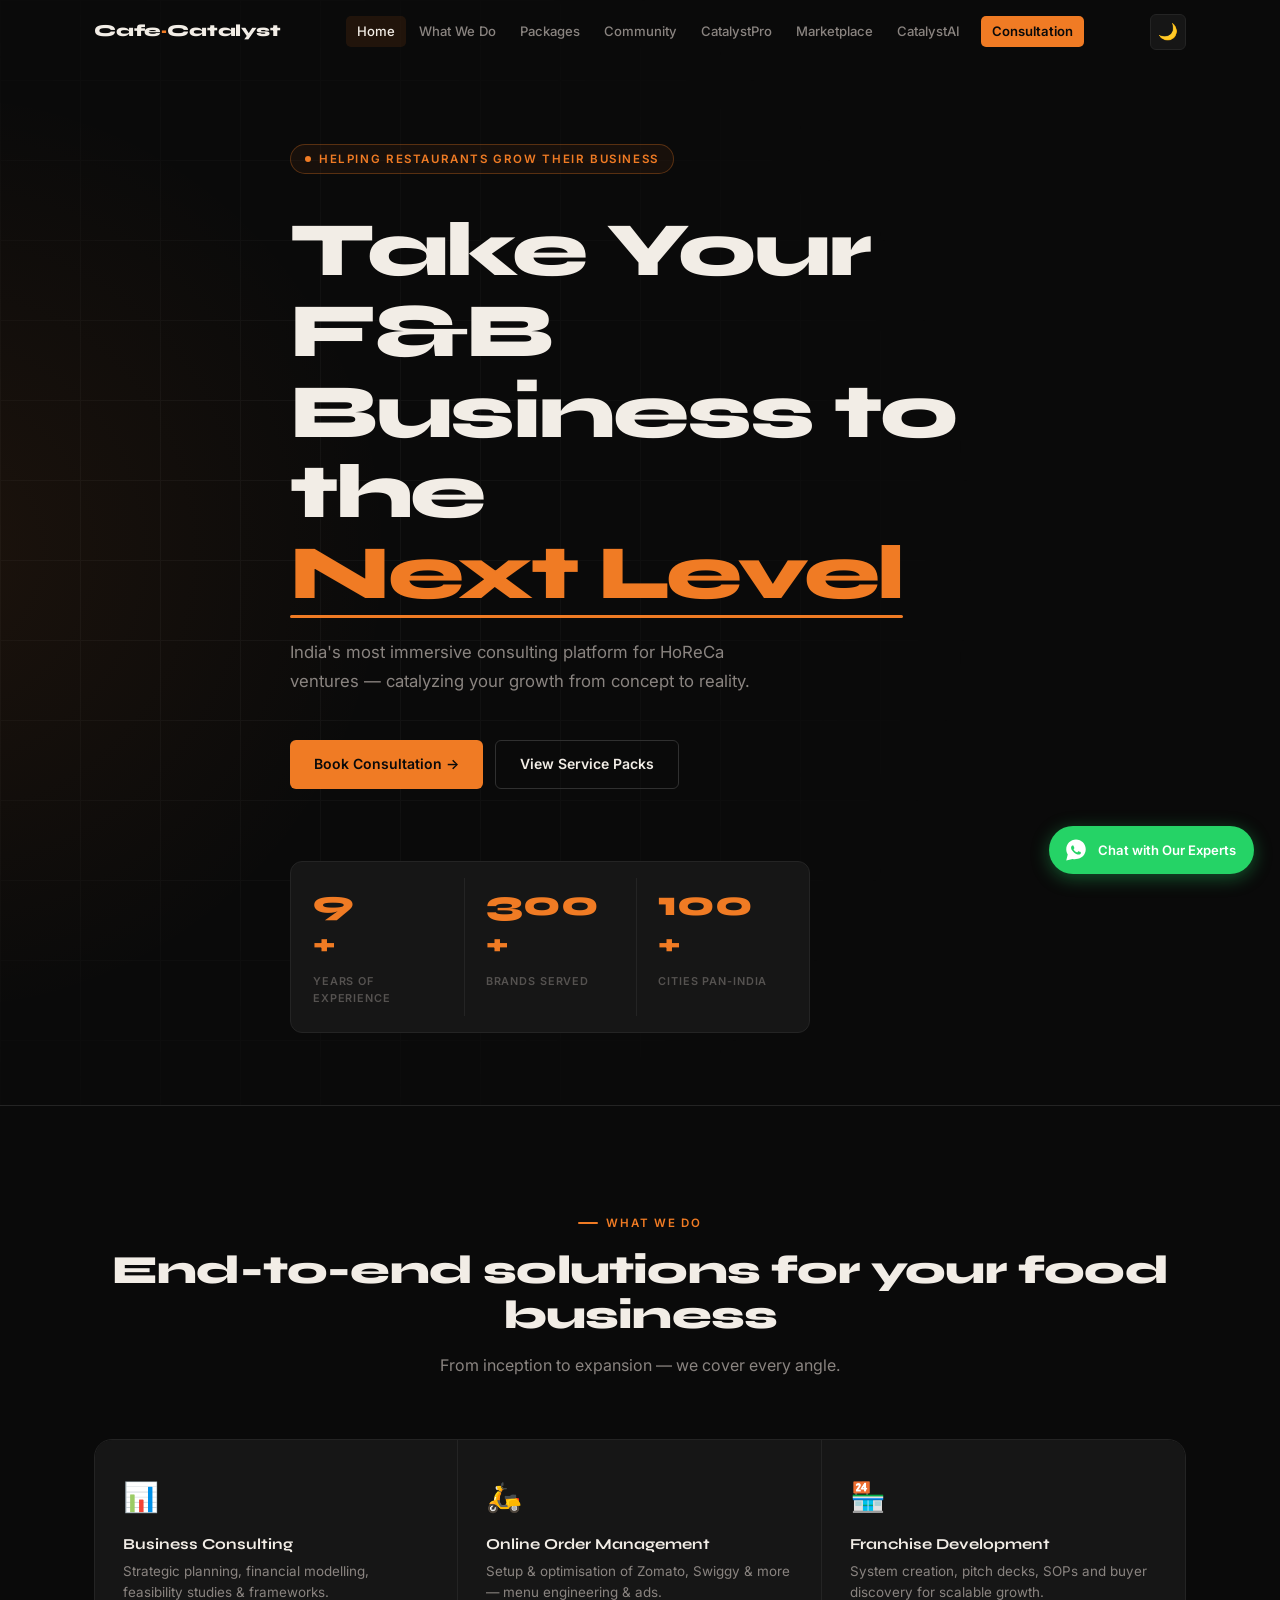
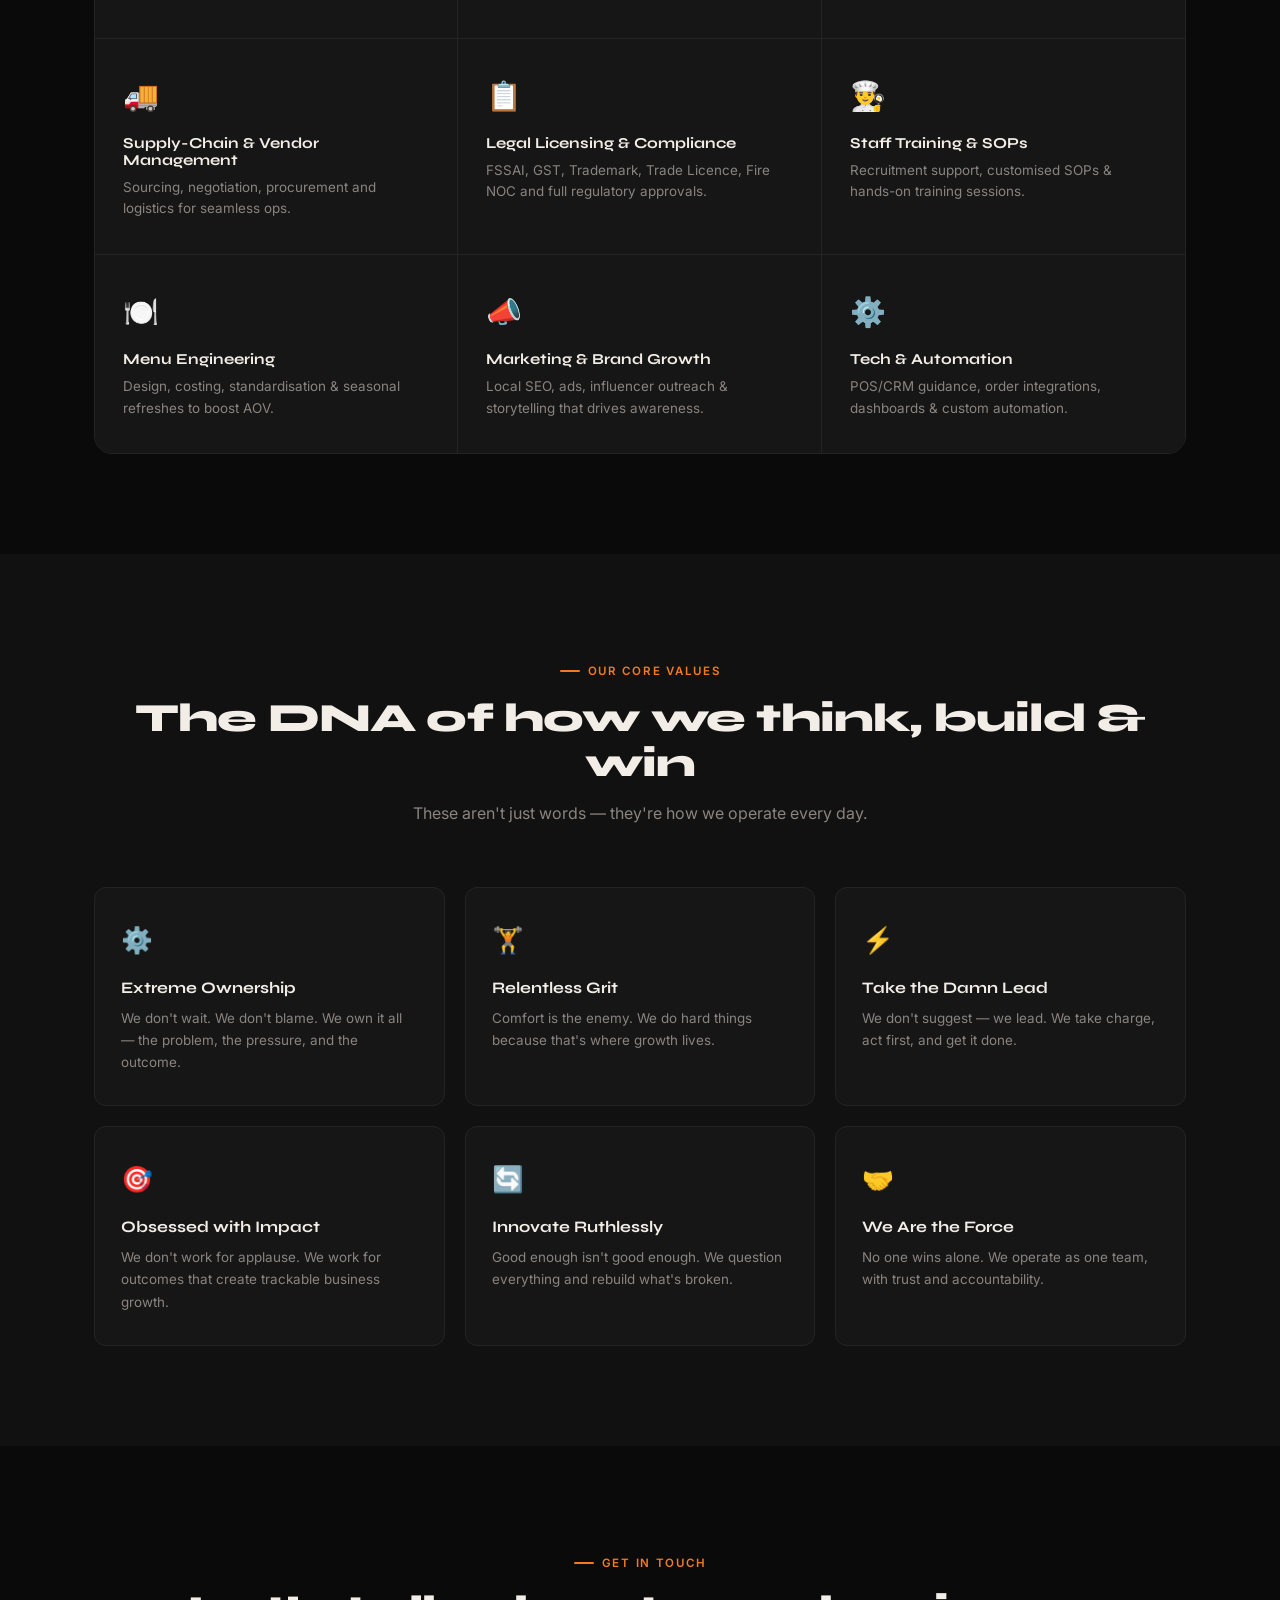
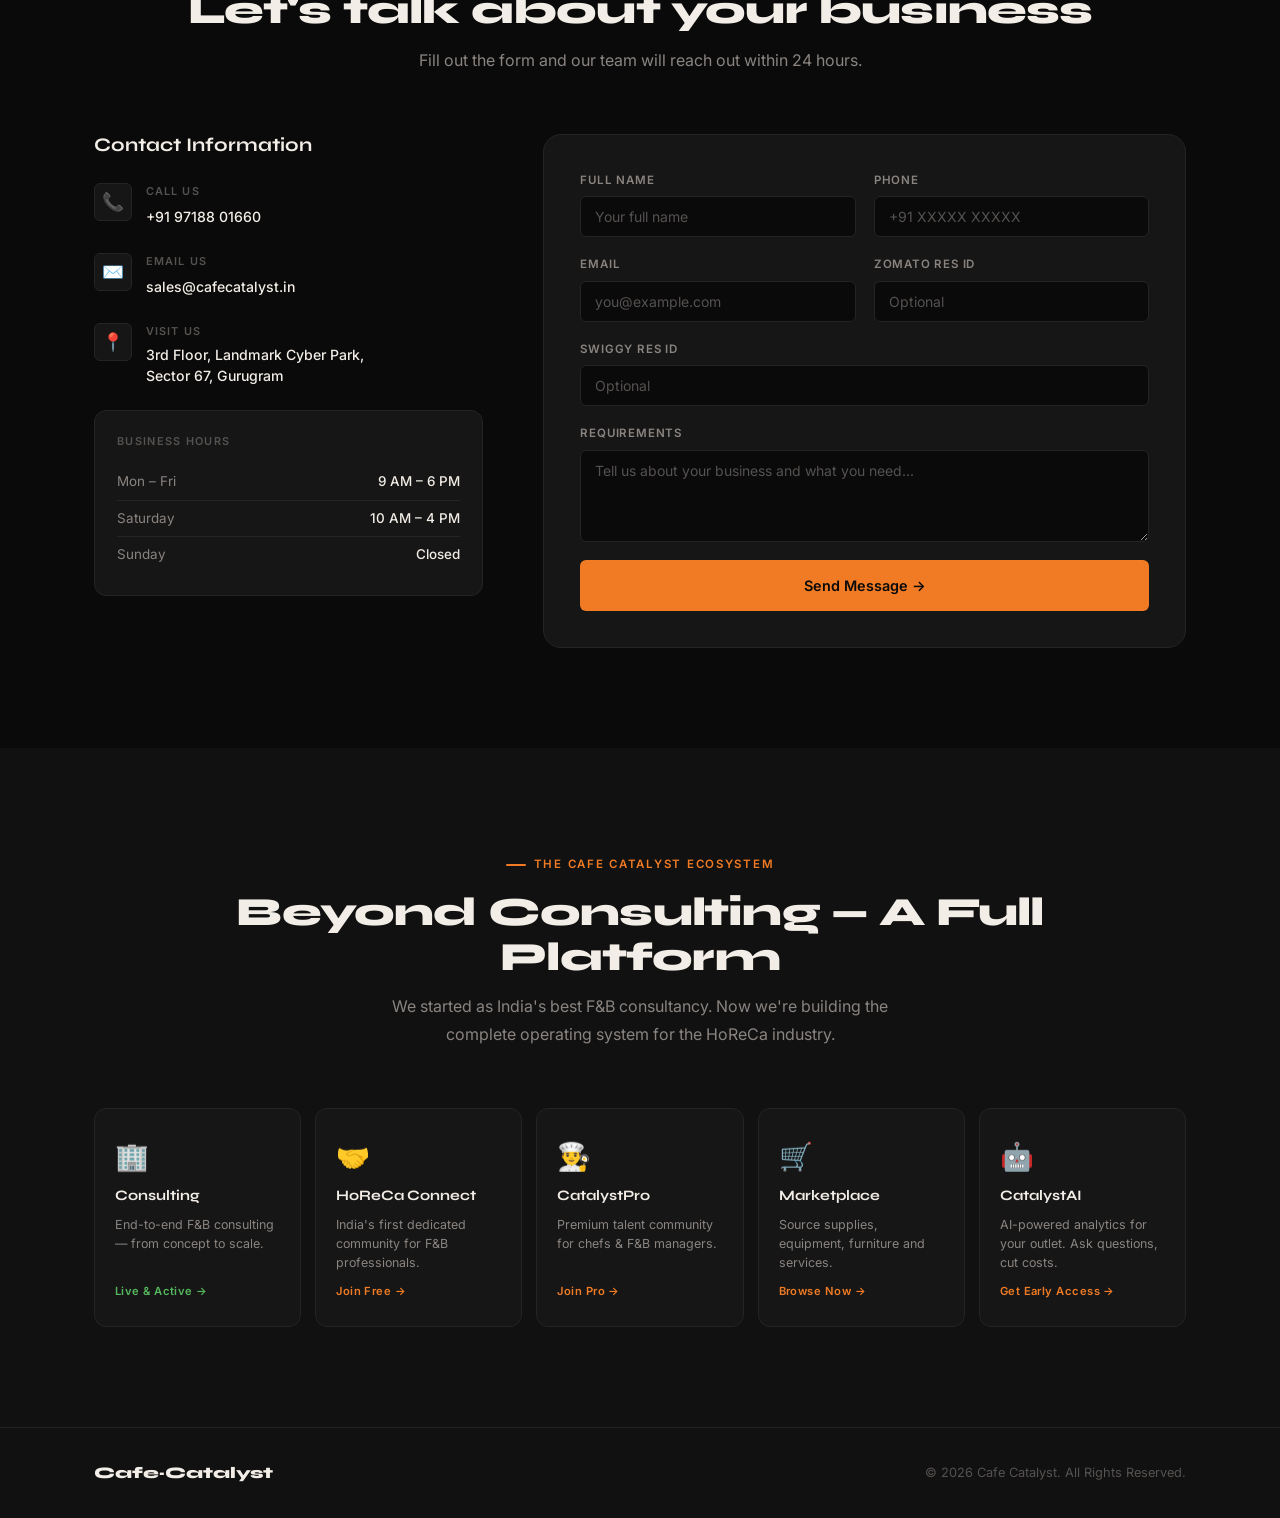
==== index.html @ c166753e "Initial Website" ====
<!DOCTYPE html>
<html lang="en">
<head>
  <meta charset="UTF-8" />
  <meta name="viewport" content="width=device-width, initial-scale=1.0" />
  <meta name="description" content="India's most immersive consulting platform for HoReCa ventures — catalyzing your growth from concept to reality." />
  <title>Cafe Catalyst – India's Premier F&amp;B Consulting</title>
  <link rel="preconnect" href="https://fonts.googleapis.com" />
  <link rel="preconnect" href="https://fonts.gstatic.com" crossorigin />
  <link href="https://fonts.googleapis.com/css2?family=Syne:wght@400;600;700;800&family=Inter:wght@400;500;600&display=swap" rel="stylesheet" />
  <link rel="stylesheet" href="style.css" />
</head>
<body>

  <!-- ══ NAVBAR ══ -->
  <header class="navbar" id="navbar">
    <div class="nav-inner">
      <a href="index.html" class="nav-logo">Cafe<span class="logo-dot">·</span>Catalyst</a>

      <nav class="nav-links" id="navLinks">
        <a href="index.html"        class="nav-link active">Home</a>
        <a href="#services"         class="nav-link">What We Do</a>
        <a href="packages.html"     class="nav-link">Packages</a>
        <a href="community.html"    class="nav-link">Community</a>
        <a href="pro.html"          class="nav-link">CatalystPro</a>
        <a href="marketplace.html"  class="nav-link">Marketplace</a>
        <a href="ai.html"           class="nav-link">CatalystAI</a>
        <a href="#consultation"     class="nav-link nav-cta">Consultation</a>
      </nav>

      <div class="nav-actions">
        <button class="dark-toggle" id="darkToggle" aria-label="Toggle dark mode">🌙</button>
        <button class="hamburger"   id="hamburger"  aria-label="Open menu" aria-expanded="false">
          <span></span><span></span><span></span>
        </button>
      </div>
    </div>

    <nav class="mobile-nav" id="mobileNav">
      <a href="index.html"    class="mobile-link">Home</a>
      <a href="#services"     class="mobile-link">What We Do</a>
      <a href="packages.html" class="mobile-link">Packages</a>
      <a href="#consultation" class="mobile-link">Consultation</a>
    </nav>
  </header>


  <!-- ══ HERO ══ -->
  <section class="hero" id="home">
    <div class="hero-inner">

      <div class="hero-tag">
        <span class="hero-tag-dot"></span>
        Helping Restaurants Grow Their Business
      </div>

      <h1 class="hero-heading">
        Take Your F&amp;B<br />
        Business to the<br />
        <span class="hero-accent">Next Level</span>
      </h1>

      <p class="hero-sub">
        India's most immersive consulting platform for HoReCa ventures —
        catalyzing your growth from concept to reality.
      </p>

      <div class="hero-btns">
        <a href="#consultation" class="btn btn-primary">Book Consultation →</a>
        <a href="packages.html" class="btn btn-outline">View Service Packs</a>
      </div>

      <div class="hero-stats">
        <div class="stat">
          <span class="stat-num" data-target="9">0</span><span class="stat-plus">+</span>
          <span class="stat-label">Years of Experience</span>
        </div>
        <div class="stat">
          <span class="stat-num" data-target="300">0</span><span class="stat-plus">+</span>
          <span class="stat-label">Brands Served</span>
        </div>
        <div class="stat">
          <span class="stat-num" data-target="100">0</span><span class="stat-plus">+</span>
          <span class="stat-label">Cities Pan-India</span>
        </div>
      </div>

    </div>
  </section>


  <!-- ══ SERVICES ══ -->
  <section class="section" id="services">
    <div class="container">
      <div class="section-header">
        <p class="section-eyebrow">What We Do</p>
        <h2 class="section-title">End-to-end solutions for your food business</h2>
        <p class="section-sub">From inception to expansion — we cover every angle.</p>
      </div>

      <div class="services-grid">
        <div class="service-card reveal">
          <span class="card-icon">📊</span>
          <h3>Business Consulting</h3>
          <p>Strategic planning, financial modelling, feasibility studies &amp; frameworks.</p>
        </div>
        <div class="service-card reveal">
          <span class="card-icon">🛵</span>
          <h3>Online Order Management</h3>
          <p>Setup &amp; optimisation of Zomato, Swiggy &amp; more — menu engineering &amp; ads.</p>
        </div>
        <div class="service-card reveal">
          <span class="card-icon">🏪</span>
          <h3>Franchise Development</h3>
          <p>System creation, pitch decks, SOPs and buyer discovery for scalable growth.</p>
        </div>
        <div class="service-card reveal">
          <span class="card-icon">🚚</span>
          <h3>Supply-Chain &amp; Vendor Management</h3>
          <p>Sourcing, negotiation, procurement and logistics for seamless ops.</p>
        </div>
        <div class="service-card reveal">
          <span class="card-icon">📋</span>
          <h3>Legal Licensing &amp; Compliance</h3>
          <p>FSSAI, GST, Trademark, Trade Licence, Fire NOC and full regulatory approvals.</p>
        </div>
        <div class="service-card reveal">
          <span class="card-icon">👨‍🍳</span>
          <h3>Staff Training &amp; SOPs</h3>
          <p>Recruitment support, customised SOPs &amp; hands-on training sessions.</p>
        </div>
        <div class="service-card reveal">
          <span class="card-icon">🍽️</span>
          <h3>Menu Engineering</h3>
          <p>Design, costing, standardisation &amp; seasonal refreshes to boost AOV.</p>
        </div>
        <div class="service-card reveal">
          <span class="card-icon">📣</span>
          <h3>Marketing &amp; Brand Growth</h3>
          <p>Local SEO, ads, influencer outreach &amp; storytelling that drives awareness.</p>
        </div>
        <div class="service-card reveal">
          <span class="card-icon">⚙️</span>
          <h3>Tech &amp; Automation</h3>
          <p>POS/CRM guidance, order integrations, dashboards &amp; custom automation.</p>
        </div>
      </div>
    </div>
  </section>


  <!-- ══ CORE VALUES ══ -->
  <section class="section values-section">
    <div class="container">
      <div class="section-header">
        <p class="section-eyebrow">Our Core Values</p>
        <h2 class="section-title">The DNA of how we think, build &amp; win</h2>
        <p class="section-sub">These aren't just words — they're how we operate every day.</p>
      </div>

      <div class="values-grid">
        <div class="value-card reveal">
          <span class="value-icon">⚙️</span>
          <h3>Extreme Ownership</h3>
          <p>We don't wait. We don't blame. We own it all — the problem, the pressure, and the outcome.</p>
        </div>
        <div class="value-card reveal">
          <span class="value-icon">🏋️</span>
          <h3>Relentless Grit</h3>
          <p>Comfort is the enemy. We do hard things because that's where growth lives.</p>
        </div>
        <div class="value-card reveal">
          <span class="value-icon">⚡</span>
          <h3>Take the Damn Lead</h3>
          <p>We don't suggest — we lead. We take charge, act first, and get it done.</p>
        </div>
        <div class="value-card reveal">
          <span class="value-icon">🎯</span>
          <h3>Obsessed with Impact</h3>
          <p>We don't work for applause. We work for outcomes that create trackable business growth.</p>
        </div>
        <div class="value-card reveal">
          <span class="value-icon">🔄</span>
          <h3>Innovate Ruthlessly</h3>
          <p>Good enough isn't good enough. We question everything and rebuild what's broken.</p>
        </div>
        <div class="value-card reveal">
          <span class="value-icon">🤝</span>
          <h3>We Are the Force</h3>
          <p>No one wins alone. We operate as one team, with trust and accountability.</p>
        </div>
      </div>
    </div>
  </section>


  <!-- ══ CONTACT ══ -->
  <section class="section contact-section" id="consultation">
    <div class="container">
      <div class="section-header">
        <p class="section-eyebrow">Get in Touch</p>
        <h2 class="section-title">Let's talk about your business</h2>
        <p class="section-sub">Fill out the form and our team will reach out within 24 hours.</p>
      </div>

      <div class="contact-grid">
        <div class="contact-info">
          <h3>Contact Information</h3>

          <div class="contact-item">
            <span class="contact-icon">📞</span>
            <div>
              <p class="contact-label">Call Us</p>
              <a href="tel:+919718801660" class="contact-value">+91 97188 01660</a>
            </div>
          </div>
          <div class="contact-item">
            <span class="contact-icon">✉️</span>
            <div>
              <p class="contact-label">Email Us</p>
              <a href="mailto:sales@cafecatalyst.in" class="contact-value">sales@cafecatalyst.in</a>
            </div>
          </div>
          <div class="contact-item">
            <span class="contact-icon">📍</span>
            <div>
              <p class="contact-label">Visit Us</p>
              <p class="contact-value">3rd Floor, Landmark Cyber Park,<br />Sector 67, Gurugram</p>
            </div>
          </div>

          <div class="hours-box">
            <p class="hours-title">Business Hours</p>
            <div class="hours-row"><span>Mon – Fri</span><span>9 AM – 6 PM</span></div>
            <div class="hours-row"><span>Saturday</span><span>10 AM – 4 PM</span></div>
            <div class="hours-row"><span>Sunday</span><span>Closed</span></div>
          </div>
        </div>

        <div class="contact-form-wrap">
          <form class="contact-form" id="contactForm">
            <div class="form-row">
              <div class="form-group">
                <label for="fullName">Full Name</label>
                <input type="text"  id="fullName"    placeholder="Your full name" />
              </div>
              <div class="form-group">
                <label for="phone">Phone</label>
                <input type="tel"   id="phone"       placeholder="+91 XXXXX XXXXX" />
              </div>
            </div>
            <div class="form-row">
              <div class="form-group">
                <label for="email">Email</label>
                <input type="email" id="email"       placeholder="you@example.com" />
              </div>
              <div class="form-group">
                <label for="zomatoId">Zomato Res ID</label>
                <input type="text"  id="zomatoId"    placeholder="Optional" />
              </div>
            </div>
            <div class="form-group">
              <label for="swiggyId">Swiggy Res ID</label>
              <input type="text" id="swiggyId" placeholder="Optional" />
            </div>
            <div class="form-group">
              <label for="requirements">Requirements</label>
              <textarea id="requirements" rows="4" placeholder="Tell us about your business and what you need..."></textarea>
            </div>
            <button type="submit" class="btn btn-primary form-submit">Send Message →</button>
            <p class="form-success" id="formSuccess">✅ Message sent! We'll get back to you within 24 hours.</p>
          </form>
        </div>
      </div>
    </div>
  </section>


  <!-- ══ ECOSYSTEM ══ -->
  <section class="section ecosystem-section">
    <div class="container">
      <div class="section-header">
        <p class="section-eyebrow">The Cafe Catalyst Ecosystem</p>
        <h2 class="section-title">Beyond Consulting — A Full Platform</h2>
        <p class="section-sub">We started as India's best F&amp;B consultancy. Now we're building the complete operating system for the HoReCa industry.</p>
      </div>

      <div class="ecosystem-grid">
        <a href="index.html#services" class="eco-card">
          <span class="eco-icon">🏢</span>
          <h3>Consulting</h3>
          <p>End-to-end F&amp;B consulting — from concept to scale.</p>
          <span class="eco-badge eco-live">Live &amp; Active →</span>
        </a>
        <a href="community.html" class="eco-card">
          <span class="eco-icon">🤝</span>
          <h3>HoReCa Connect</h3>
          <p>India's first dedicated community for F&amp;B professionals.</p>
          <span class="eco-badge">Join Free →</span>
        </a>
        <a href="pro.html" class="eco-card">
          <span class="eco-icon">👨‍🍳</span>
          <h3>CatalystPro</h3>
          <p>Premium talent community for chefs &amp; F&amp;B managers.</p>
          <span class="eco-badge">Join Pro →</span>
        </a>
        <a href="marketplace.html" class="eco-card">
          <span class="eco-icon">🛒</span>
          <h3>Marketplace</h3>
          <p>Source supplies, equipment, furniture and services.</p>
          <span class="eco-badge">Browse Now →</span>
        </a>
        <a href="ai.html" class="eco-card">
          <span class="eco-icon">🤖</span>
          <h3>CatalystAI</h3>
          <p>AI-powered analytics for your outlet. Ask questions, cut costs.</p>
          <span class="eco-badge">Get Early Access →</span>
        </a>
      </div>
    </div>
  </section>


  <!-- ══ FOOTER ══ -->
  <footer class="footer">
    <div class="container footer-inner">
      <p class="footer-logo">Cafe·Catalyst</p>
      <p class="footer-copy">© <span id="year"></span> Cafe Catalyst. All Rights Reserved.</p>
    </div>
  </footer>


  <!-- ══ WHATSAPP ══ -->
  <a
    href="https://wa.me/919718801660?text=Hi%20Cafe%20Catalyst%2C%20I'd%20like%20to%20know%20more%20about%20your%20services"
    class="whatsapp-btn"
    target="_blank"
    rel="noopener"
    aria-label="Chat on WhatsApp"
  >
    <svg viewBox="0 0 32 32" fill="none" xmlns="http://www.w3.org/2000/svg" width="26" height="26">
      <path d="M16 3C9.373 3 4 8.373 4 15c0 2.385.67 4.61 1.832 6.5L4 29l7.697-1.813A12.94 12.94 0 0 0 16 27c6.627 0 12-5.373 12-12S22.627 3 16 3Z" fill="#fff"/>
      <path d="M21.5 18.5c-.3-.15-1.77-.87-2.04-.97-.28-.1-.48-.15-.68.15-.2.3-.77.97-.95 1.17-.17.2-.35.22-.65.07-.3-.15-1.27-.47-2.42-1.49-.9-.8-1.5-1.78-1.68-2.08-.17-.3-.02-.46.13-.61.14-.13.3-.35.45-.52.15-.17.2-.3.3-.5.1-.2.05-.37-.02-.52-.08-.15-.68-1.63-.93-2.23-.24-.58-.49-.5-.68-.51-.17-.01-.37-.01-.57-.01s-.52.07-.8.37c-.27.3-1.04 1.02-1.04 2.48s1.07 2.88 1.22 3.08c.15.2 2.1 3.2 5.08 4.49.71.31 1.26.49 1.69.63.71.23 1.36.2 1.87.12.57-.09 1.77-.72 2.02-1.42.25-.7.25-1.3.17-1.42-.07-.12-.27-.2-.57-.35Z" fill="#25D366"/>
    </svg>
    <span>Chat with Our Experts</span>
  </a>


  <!-- ══ FLASH SALE MODAL ══ -->
  <div class="modal-overlay" id="modalOverlay">
    <div class="modal" id="flashModal">
      <button class="modal-close" id="modalClose" aria-label="Close">✕</button>
      <div class="modal-icon">🔥</div>
      <h3 class="modal-title">Flash Sale!</h3>
      <p class="modal-text">Exclusive discounts for new clients.<br />Save big on your first service pack!</p>
      <a href="fs.html" class="btn btn-primary">View Flash Sale</a>
    </div>
  </div>

  <script src="script.js"></script>
</body>
</html>
---- style.css ----
/* ═══════════════════════════════════════════════
   CAFE CATALYST — style.css
   Dark-first · saffron accent · sharp editorial type
═══════════════════════════════════════════════ */

/* ── CSS Variables ── */
:root {
  --bg:            #0A0A0A;
  --bg-surface:    #111111;
  --bg-card:       #161616;
  --bg-card-hover: #1D1D1D;
  --border:        #242424;
  --border-light:  #303030;

  --text-primary:   #F2EDE6;
  --text-secondary: #8A8480;
  --text-muted:     #555250;

  --accent:        #F07B24;
  --accent-dim:    rgba(240,123,36,0.10);
  --accent-glow:   rgba(240,123,36,0.22);

  --font-display: 'Syne', sans-serif;
  --font-body:    'Inter', sans-serif;

  --radius-sm:  6px;
  --radius-md:  12px;
  --radius-lg:  18px;

  --shadow-card:  0 1px 3px rgba(0,0,0,0.6), 0 4px 20px rgba(0,0,0,0.35);
  --shadow-hover: 0 8px 40px rgba(0,0,0,0.7), 0 0 0 1px var(--border-light);

  --transition: 0.2s cubic-bezier(0.4,0,0.2,1);

  --nav-h:       64px;
  --section-py:  100px;
  --container-w: 1140px;
}

/* Light mode */
body.light {
  --bg:            #FAFAF8;
  --bg-surface:    #F3F0EA;
  --bg-card:       #FFFFFF;
  --bg-card-hover: #F8F5EF;
  --border:        #E6E2D9;
  --border-light:  #D5D0C6;

  --text-primary:   #18140F;
  --text-secondary: #5A5550;
  --text-muted:     #9A948E;

  --accent:        #D96A10;
  --accent-dim:    rgba(217,106,16,0.09);
  --accent-glow:   rgba(217,106,16,0.18);

  --shadow-card:  0 1px 3px rgba(0,0,0,0.07), 0 4px 16px rgba(0,0,0,0.05);
  --shadow-hover: 0 8px 32px rgba(0,0,0,0.11), 0 0 0 1px var(--border-light);
}


/* ── Reset ── */
*, *::before, *::after { box-sizing: border-box; margin: 0; padding: 0; }
html { scroll-behavior: smooth; font-size: 16px; }
body {
  background: var(--bg);
  color: var(--text-primary);
  font-family: var(--font-body);
  line-height: 1.6;
  -webkit-font-smoothing: antialiased;
  transition: background .3s ease, color .3s ease;
}
img { display: block; max-width: 100%; }
a { color: inherit; text-decoration: none; }
button { cursor: pointer; border: none; background: none; font: inherit; }
h1,h2,h3,h4 { font-family: var(--font-display); font-weight: 700; line-height: 1.12; }


/* ── Shared typography ── */
.section-eyebrow {
  display: inline-flex;
  align-items: center;
  gap: 8px;
  font-size: 0.72rem;
  font-weight: 600;
  letter-spacing: 0.15em;
  text-transform: uppercase;
  color: var(--accent);
  margin-bottom: 16px;
}
.section-eyebrow::before {
  content: '';
  display: inline-block;
  width: 20px;
  height: 2px;
  background: var(--accent);
  border-radius: 2px;
}

.section-title {
  font-size: clamp(1.75rem, 3.2vw, 2.5rem);
  font-weight: 800;
  color: var(--text-primary);
  margin-bottom: 14px;
  letter-spacing: -0.02em;
}

.section-sub {
  font-size: 1rem;
  color: var(--text-secondary);
  max-width: 500px;
  margin: 0 auto;
  line-height: 1.7;
}

.section-header {
  text-align: center;
  margin-bottom: 60px;
}


/* ── Layout ── */
.container { max-width: var(--container-w); margin: 0 auto; padding: 0 24px; }
.section { padding: var(--section-py) 0; }


/* ── Buttons ── */
.btn {
  display: inline-flex;
  align-items: center;
  gap: 8px;
  padding: 12px 24px;
  border-radius: var(--radius-sm);
  font-size: 0.875rem;
  font-weight: 600;
  font-family: var(--font-body);
  transition: all var(--transition);
  white-space: nowrap;
}
.btn-primary {
  background: var(--accent);
  color: #0A0A0A;
}
.btn-primary:hover {
  background: #FF8F3A;
  transform: translateY(-2px);
  box-shadow: 0 6px 20px var(--accent-glow);
}
.btn-outline {
  background: transparent;
  color: var(--text-primary);
  border: 1px solid var(--border-light);
}
.btn-outline:hover {
  border-color: var(--accent);
  color: var(--accent);
  transform: translateY(-2px);
}


/* ════════════════════════════════════════
   NAVBAR
════════════════════════════════════════ */
.navbar {
  position: fixed;
  top: 0; left: 0; right: 0;
  z-index: 1000;
  height: var(--nav-h);
  background: transparent;
  transition: background .28s ease, border-color .28s ease;
  border-bottom: 1px solid transparent;
}
.navbar.scrolled {
  background: rgba(10,10,10,0.92);
  backdrop-filter: blur(18px);
  -webkit-backdrop-filter: blur(18px);
  border-bottom-color: var(--border);
}
body.light .navbar.scrolled {
  background: rgba(250,250,248,0.92);
}

.nav-inner {
  max-width: var(--container-w);
  margin: 0 auto;
  padding: 0 24px;
  height: 100%;
  display: flex;
  align-items: center;
  justify-content: space-between;
  gap: 24px;
}

.nav-logo {
  font-family: var(--font-display);
  font-size: 1.05rem;
  font-weight: 800;
  color: var(--text-primary);
  letter-spacing: -0.01em;
  flex-shrink: 0;
}
.nav-logo .logo-dot { color: var(--accent); }

.nav-links {
  display: flex;
  align-items: center;
  gap: 2px;
  flex: 1;
  justify-content: center;
}
.nav-link {
  padding: 5px 11px;
  border-radius: 5px;
  font-size: 0.82rem;
  font-weight: 500;
  color: var(--text-secondary);
  transition: color var(--transition), background var(--transition);
}
.nav-link:hover, .nav-link.active {
  color: var(--text-primary);
  background: var(--accent-dim);
}
.nav-cta {
  background: var(--accent) !important;
  color: #0A0A0A !important;
  font-weight: 600;
  margin-left: 8px;
}
.nav-cta:hover { background: #FF8F3A !important; }

.nav-actions { display: flex; align-items: center; gap: 8px; }

.dark-toggle {
  width: 36px; height: 36px;
  border-radius: 6px;
  display: flex; align-items: center; justify-content: center;
  font-size: 1rem;
  background: var(--bg-card);
  border: 1px solid var(--border);
  transition: background var(--transition), border-color var(--transition);
}
.dark-toggle:hover { background: var(--bg-card-hover); border-color: var(--border-light); }

.hamburger { display: none; flex-direction: column; gap: 5px; padding: 8px; }
.hamburger span {
  display: block; width: 20px; height: 2px;
  background: var(--text-primary); border-radius: 2px;
  transition: all var(--transition);
}
.hamburger.open span:nth-child(1) { transform: translateY(7px) rotate(45deg); }
.hamburger.open span:nth-child(2) { opacity: 0; }
.hamburger.open span:nth-child(3) { transform: translateY(-7px) rotate(-45deg); }

.mobile-nav {
  display: none; flex-direction: column;
  background: var(--bg-surface);
  border-top: 1px solid var(--border);
}
.mobile-nav.open { display: flex; }
.mobile-link {
  padding: 13px 24px;
  font-size: 0.9rem; font-weight: 500;
  color: var(--text-secondary);
  border-bottom: 1px solid var(--border);
  transition: color var(--transition), background var(--transition);
}
.mobile-link:hover { color: var(--accent); background: var(--accent-dim); }
.mobile-link:last-child { border-bottom: none; }


/* ════════════════════════════════════════
   HERO  — insidethebox inspired
   Stark. Left-aligned. Data-forward.
════════════════════════════════════════ */
.hero {
  min-height: 100vh;
  display: flex;
  align-items: center;
  padding-top: var(--nav-h);
  position: relative;
  overflow: hidden;
  border-bottom: 1px solid var(--border);
}

/* Subtle grid lines like a data tool */
.hero::before {
  content: '';
  position: absolute;
  inset: 0;
  background-image:
    linear-gradient(var(--border) 1px, transparent 1px),
    linear-gradient(90deg, var(--border) 1px, transparent 1px);
  background-size: 80px 80px;
  opacity: 0.35;
  pointer-events: none;
  mask-image: radial-gradient(ellipse 75% 80% at 20% 50%, black 20%, transparent 75%);
}

/* Orange ambient glow — left side */
.hero::after {
  content: '';
  position: absolute;
  inset: 0;
  background: radial-gradient(ellipse 55% 65% at -5% 50%, rgba(240,123,36,0.08) 0%, transparent 65%);
  pointer-events: none;
}

.hero-inner {
  position: relative;
  z-index: 1;
  max-width: var(--container-w);
  margin: 0 auto;
  padding: 80px 24px 72px;
  /* LEFT-ALIGNED — key insidethebox trait */
  text-align: left;
}

.hero-tag {
  display: inline-flex;
  align-items: center;
  gap: 8px;
  font-size: 0.72rem;
  font-weight: 600;
  letter-spacing: 0.14em;
  text-transform: uppercase;
  color: var(--accent);
  border: 1px solid rgba(240,123,36,0.3);
  background: rgba(240,123,36,0.06);
  border-radius: 100px;
  padding: 5px 14px;
  margin-bottom: 36px;
}
.hero-tag-dot {
  width: 6px; height: 6px;
  border-radius: 50%;
  background: var(--accent);
  animation: pulse-dot 2s ease-in-out infinite;
}
@keyframes pulse-dot {
  0%,100% { opacity: 1; transform: scale(1); }
  50%      { opacity: 0.5; transform: scale(0.7); }
}

.hero-heading {
  font-size: clamp(2.8rem, 6vw, 5rem);
  font-weight: 800;
  line-height: 1.05;
  letter-spacing: -0.03em;
  color: var(--text-primary);
  margin-bottom: 24px;
  max-width: 700px;
}

.hero-accent {
  color: var(--accent);
  position: relative;
  display: inline-block;
}
.hero-accent::after {
  content: '';
  position: absolute;
  left: 0; right: 0; bottom: -4px;
  height: 3px;
  border-radius: 2px;
  background: var(--accent);
  transform: scaleX(0);
  transform-origin: left;
  animation: underlineSlide .8s cubic-bezier(.4,0,.2,1) .5s forwards;
}
@keyframes underlineSlide { to { transform: scaleX(1); } }

.hero-sub {
  font-size: 1.05rem;
  color: var(--text-secondary);
  max-width: 500px;
  margin-bottom: 44px;
  line-height: 1.75;
}

.hero-btns {
  display: flex;
  gap: 12px;
  flex-wrap: wrap;
  margin-bottom: 72px;
}

/* Stats — horizontal strip, diagnostic card feel */
.hero-stats {
  display: flex;
  align-items: stretch;
  border: 1px solid var(--border);
  border-radius: var(--radius-md);
  background: var(--bg-card);
  overflow: hidden;
  max-width: 520px;
}
.stat {
  flex: 1;
  padding: 24px 22px;
  position: relative;
}
.stat + .stat::before {
  content: '';
  position: absolute;
  left: 0; top: 16px; bottom: 16px;
  width: 1px;
  background: var(--border);
}
.stat-num {
  display: block;
  font-family: var(--font-display);
  font-size: 2.2rem;
  font-weight: 800;
  color: var(--accent);
  line-height: 1;
}
.stat-plus {
  font-family: var(--font-display);
  font-size: 1.8rem;
  font-weight: 800;
  color: var(--accent);
}
.stat-label {
  display: block;
  font-size: 0.68rem;
  font-weight: 600;
  letter-spacing: 0.08em;
  text-transform: uppercase;
  color: var(--text-muted);
  margin-top: 6px;
}


/* ════════════════════════════════════════
   SERVICES — tight grid, border-separated
════════════════════════════════════════ */
.services-grid {
  display: grid;
  grid-template-columns: repeat(3, 1fr);
  border: 1px solid var(--border);
  border-radius: var(--radius-lg);
  overflow: hidden;
}

/* Shared inner borders via gap simulation */
.service-card {
  background: var(--bg-card);
  padding: 34px 28px;
  border-right: 1px solid var(--border);
  border-bottom: 1px solid var(--border);
  transition: background var(--transition);
  position: relative;
}
/* Remove right border on last column */
.service-card:nth-child(3n) { border-right: none; }
/* Remove bottom border on last row */
.service-card:nth-child(n+7) { border-bottom: none; }

.service-card:hover { background: var(--bg-card-hover); }
.service-card:hover .card-icon { transform: scale(1.1) rotate(-4deg); }

/* Orange left accent on hover */
.service-card::before {
  content: '';
  position: absolute;
  left: 0; top: 0; bottom: 0;
  width: 3px;
  background: var(--accent);
  transform: scaleY(0);
  transform-origin: bottom;
  transition: transform var(--transition);
  border-radius: 0 2px 2px 0;
}
.service-card:hover::before { transform: scaleY(1); }

.card-icon {
  font-size: 1.8rem;
  margin-bottom: 16px;
  display: block;
  transition: transform var(--transition);
}
.service-card h3 {
  font-size: 0.95rem;
  font-weight: 700;
  color: var(--text-primary);
  margin-bottom: 8px;
}
.service-card p {
  font-size: 0.84rem;
  color: var(--text-secondary);
  line-height: 1.6;
}


/* ════════════════════════════════════════
   CORE VALUES
════════════════════════════════════════ */
.values-section { background: var(--bg-surface); }

.values-grid {
  display: grid;
  grid-template-columns: repeat(3, 1fr);
  gap: 20px;
}

.value-card {
  padding: 32px 26px;
  border: 1px solid var(--border);
  border-radius: var(--radius-md);
  background: var(--bg-card);
  transition: border-color var(--transition), box-shadow var(--transition), transform var(--transition);
}
.value-card:hover {
  border-color: var(--accent);
  box-shadow: 0 0 0 1px var(--accent), 0 8px 28px var(--accent-glow);
  transform: translateY(-3px);
}
.value-icon {
  font-size: 1.6rem;
  display: block;
  margin-bottom: 18px;
}
.value-card h3 {
  font-size: 1rem;
  font-weight: 700;
  margin-bottom: 10px;
  color: var(--text-primary);
}
.value-card p {
  font-size: 0.84rem;
  color: var(--text-secondary);
  line-height: 1.65;
}


/* ════════════════════════════════════════
   CONTACT
════════════════════════════════════════ */
.contact-section { background: var(--bg); }

.contact-grid {
  display: grid;
  grid-template-columns: 1fr 1.65fr;
  gap: 60px;
  align-items: start;
}

.contact-info h3 {
  font-size: 1.2rem; font-weight: 700;
  margin-bottom: 28px;
  color: var(--text-primary);
}
.contact-item {
  display: flex; gap: 14px;
  margin-bottom: 24px; align-items: flex-start;
}
.contact-icon {
  font-size: 1.1rem;
  width: 38px; height: 38px;
  display: flex; align-items: center; justify-content: center;
  border: 1px solid var(--border);
  border-radius: var(--radius-sm);
  background: var(--bg-card);
  flex-shrink: 0;
}
.contact-label {
  font-size: 0.68rem; font-weight: 600;
  letter-spacing: 0.1em; text-transform: uppercase;
  color: var(--text-muted); margin-bottom: 3px;
}
.contact-value {
  font-size: 0.88rem; color: var(--text-primary);
  font-weight: 500; line-height: 1.5;
}
a.contact-value:hover { color: var(--accent); }

.hours-box {
  padding: 22px; border: 1px solid var(--border);
  border-radius: var(--radius-md); background: var(--bg-card);
  margin-top: 8px;
}
.hours-title {
  font-size: 0.68rem; font-weight: 600;
  letter-spacing: 0.12em; text-transform: uppercase;
  color: var(--text-muted); margin-bottom: 14px;
}
.hours-row {
  display: flex; justify-content: space-between;
  font-size: 0.84rem; color: var(--text-secondary);
  padding: 7px 0; border-bottom: 1px solid var(--border);
}
.hours-row:last-child { border-bottom: none; }
.hours-row span:last-child { color: var(--text-primary); font-weight: 500; }

.contact-form-wrap {
  background: var(--bg-card);
  border: 1px solid var(--border);
  border-radius: var(--radius-lg);
  padding: 36px;
}
.contact-form { display: flex; flex-direction: column; gap: 18px; }
.form-row { display: grid; grid-template-columns: 1fr 1fr; gap: 18px; }
.form-group { display: flex; flex-direction: column; gap: 7px; }
.form-group label {
  font-size: 0.72rem; font-weight: 600;
  letter-spacing: 0.07em; text-transform: uppercase;
  color: var(--text-secondary);
}
.form-group input,
.form-group textarea {
  background: var(--bg);
  border: 1px solid var(--border);
  border-radius: var(--radius-sm);
  padding: 11px 14px;
  font-family: var(--font-body); font-size: 0.875rem;
  color: var(--text-primary);
  transition: border-color var(--transition), box-shadow var(--transition);
  resize: vertical;
}
.form-group input::placeholder,
.form-group textarea::placeholder { color: var(--text-muted); }
.form-group input:focus,
.form-group textarea:focus {
  outline: none;
  border-color: var(--accent);
  box-shadow: 0 0 0 3px var(--accent-glow);
}
.form-group input.error,
.form-group textarea.error {
  border-color: #D94F4F;
  box-shadow: 0 0 0 3px rgba(217,79,79,0.14);
}
.form-submit { width: 100%; justify-content: center; padding: 14px; font-size: 0.9rem; }
.form-success {
  display: none; text-align: center; font-size: 0.875rem;
  color: #55B85C;
  background: rgba(85,184,92,0.08);
  border: 1px solid rgba(85,184,92,0.22);
  border-radius: var(--radius-sm); padding: 13px;
}
.form-success.show { display: block; }


/* ════════════════════════════════════════
   ECOSYSTEM
════════════════════════════════════════ */
.ecosystem-section { background: var(--bg-surface); }

.ecosystem-grid {
  display: grid;
  grid-template-columns: repeat(5, 1fr);
  gap: 14px;
}

.eco-card {
  display: flex; flex-direction: column; gap: 10px;
  padding: 26px 20px;
  border: 1px solid var(--border);
  border-radius: var(--radius-md);
  background: var(--bg-card);
  transition: border-color var(--transition), transform var(--transition), box-shadow var(--transition);
}
.eco-card:hover {
  border-color: var(--accent);
  transform: translateY(-4px);
  box-shadow: var(--shadow-hover);
}
.eco-icon { font-size: 1.7rem; }
.eco-card h3 { font-size: 0.9rem; font-weight: 700; color: var(--text-primary); }
.eco-card p  { font-size: 0.78rem; color: var(--text-secondary); line-height: 1.55; flex: 1; }
.eco-badge {
  display: inline-block; font-size: 0.7rem; font-weight: 600;
  color: var(--accent); letter-spacing: 0.04em; margin-top: auto;
}
.eco-live { color: #55B85C; }


/* ════════════════════════════════════════
   FOOTER
════════════════════════════════════════ */
.footer {
  border-top: 1px solid var(--border);
  background: var(--bg-surface);
  padding: 32px 0;
}
.footer-inner {
  display: flex; align-items: center;
  justify-content: space-between; flex-wrap: wrap; gap: 14px;
}
.footer-logo {
  font-family: var(--font-display);
  font-size: 1rem; font-weight: 800;
  color: var(--text-primary);
}
.footer-copy { font-size: 0.8rem; color: var(--text-muted); }


/* ════════════════════════════════════════
   WHATSAPP
════════════════════════════════════════ */
.whatsapp-btn {
  position: fixed; bottom: 26px; right: 26px; z-index: 999;
  display: flex; align-items: center; gap: 9px;
  background: #25D366; color: #fff;
  font-size: 0.82rem; font-weight: 600;
  padding: 11px 18px 11px 14px;
  border-radius: 100px;
  box-shadow: 0 4px 18px rgba(37,211,102,0.38);
  transition: transform var(--transition), box-shadow var(--transition);
}
.whatsapp-btn:hover {
  transform: translateY(-3px) scale(1.02);
  box-shadow: 0 8px 26px rgba(37,211,102,0.52);
}
@media (max-width: 640px) {
  .whatsapp-btn span { display: none; }
  .whatsapp-btn { padding: 13px; border-radius: 50%; bottom: 18px; right: 18px; }
}


/* ════════════════════════════════════════
   MODAL
════════════════════════════════════════ */
.modal-overlay {
  position: fixed; inset: 0;
  background: rgba(0,0,0,0.78);
  backdrop-filter: blur(8px);
  z-index: 2000;
  display: flex; align-items: center; justify-content: center;
  padding: 24px;
  opacity: 0; pointer-events: none;
  transition: opacity .28s ease;
}
.modal-overlay.show { opacity: 1; pointer-events: all; }

.modal {
  background: var(--bg-card);
  border: 1px solid var(--border-light);
  border-radius: var(--radius-lg);
  padding: 44px 36px;
  max-width: 400px; width: 100%;
  text-align: center; position: relative;
  transform: translateY(18px) scale(0.97);
  transition: transform .32s cubic-bezier(.34,1.56,.64,1);
}
.modal-overlay.show .modal { transform: translateY(0) scale(1); }

.modal-close {
  position: absolute; top: 14px; right: 14px;
  width: 30px; height: 30px;
  display: flex; align-items: center; justify-content: center;
  border-radius: 5px; font-size: 0.85rem;
  color: var(--text-muted);
  background: var(--bg); border: 1px solid var(--border);
  transition: color var(--transition), background var(--transition);
}
.modal-close:hover { color: var(--text-primary); background: var(--bg-card-hover); }

.modal-icon { font-size: 2.6rem; margin-bottom: 18px; }
.modal-title { font-size: 1.5rem; font-weight: 800; margin-bottom: 10px; }
.modal-text {
  font-size: 0.875rem; color: var(--text-secondary);
  line-height: 1.6; margin-bottom: 26px;
}


/* ════════════════════════════════════════
   REVEAL
════════════════════════════════════════ */
.reveal {
  opacity: 0;
  transform: translateY(22px);
  transition: opacity .55s ease, transform .55s ease;
}
.reveal.visible { opacity: 1; transform: translateY(0); }


/* ════════════════════════════════════════
   RESPONSIVE
════════════════════════════════════════ */
@media (max-width: 1024px) {
  :root { --section-py: 72px; }
  .nav-links { display: none; }
  .hamburger { display: flex; }
  .services-grid { grid-template-columns: repeat(2, 1fr); }
  /* Fix border logic on tablet */
  .service-card:nth-child(3n)   { border-right: 1px solid var(--border); }
  .service-card:nth-child(2n)   { border-right: none; }
  .service-card:nth-child(n+7)  { border-bottom: 1px solid var(--border); }
  .service-card:nth-last-child(-n+2) { border-bottom: none; }
  .values-grid    { grid-template-columns: repeat(2, 1fr); }
  .ecosystem-grid { grid-template-columns: repeat(3, 1fr); }
  .contact-grid   { grid-template-columns: 1fr; gap: 40px; }
}

@media (max-width: 640px) {
  :root { --section-py: 56px; }
  .hero-heading  { font-size: 2.4rem; }
  .hero-btns     { flex-direction: column; }
  .hero-btns .btn { width: 100%; justify-content: center; }
  .hero-stats    { flex-direction: column; }
  .stat + .stat::before { display: none; }
  .services-grid { grid-template-columns: 1fr; }
  .service-card  { border-right: none !important; }
  .service-card:last-child { border-bottom: none; }
  .values-grid   { grid-template-columns: 1fr; }
  .ecosystem-grid { grid-template-columns: repeat(2, 1fr); }
  .eco-card:last-child { grid-column: 1 / -1; }
  .form-row      { grid-template-columns: 1fr; }
  .contact-form-wrap { padding: 22px; }
  .footer-inner  { flex-direction: column; text-align: center; }
}

@media (max-width: 400px) {
  .ecosystem-grid { grid-template-columns: 1fr; }
}

@media (prefers-reduced-motion: reduce) {
  *, *::before, *::after {
    animation-duration: .01ms !important;
    transition-duration: .01ms !important;
  }
}
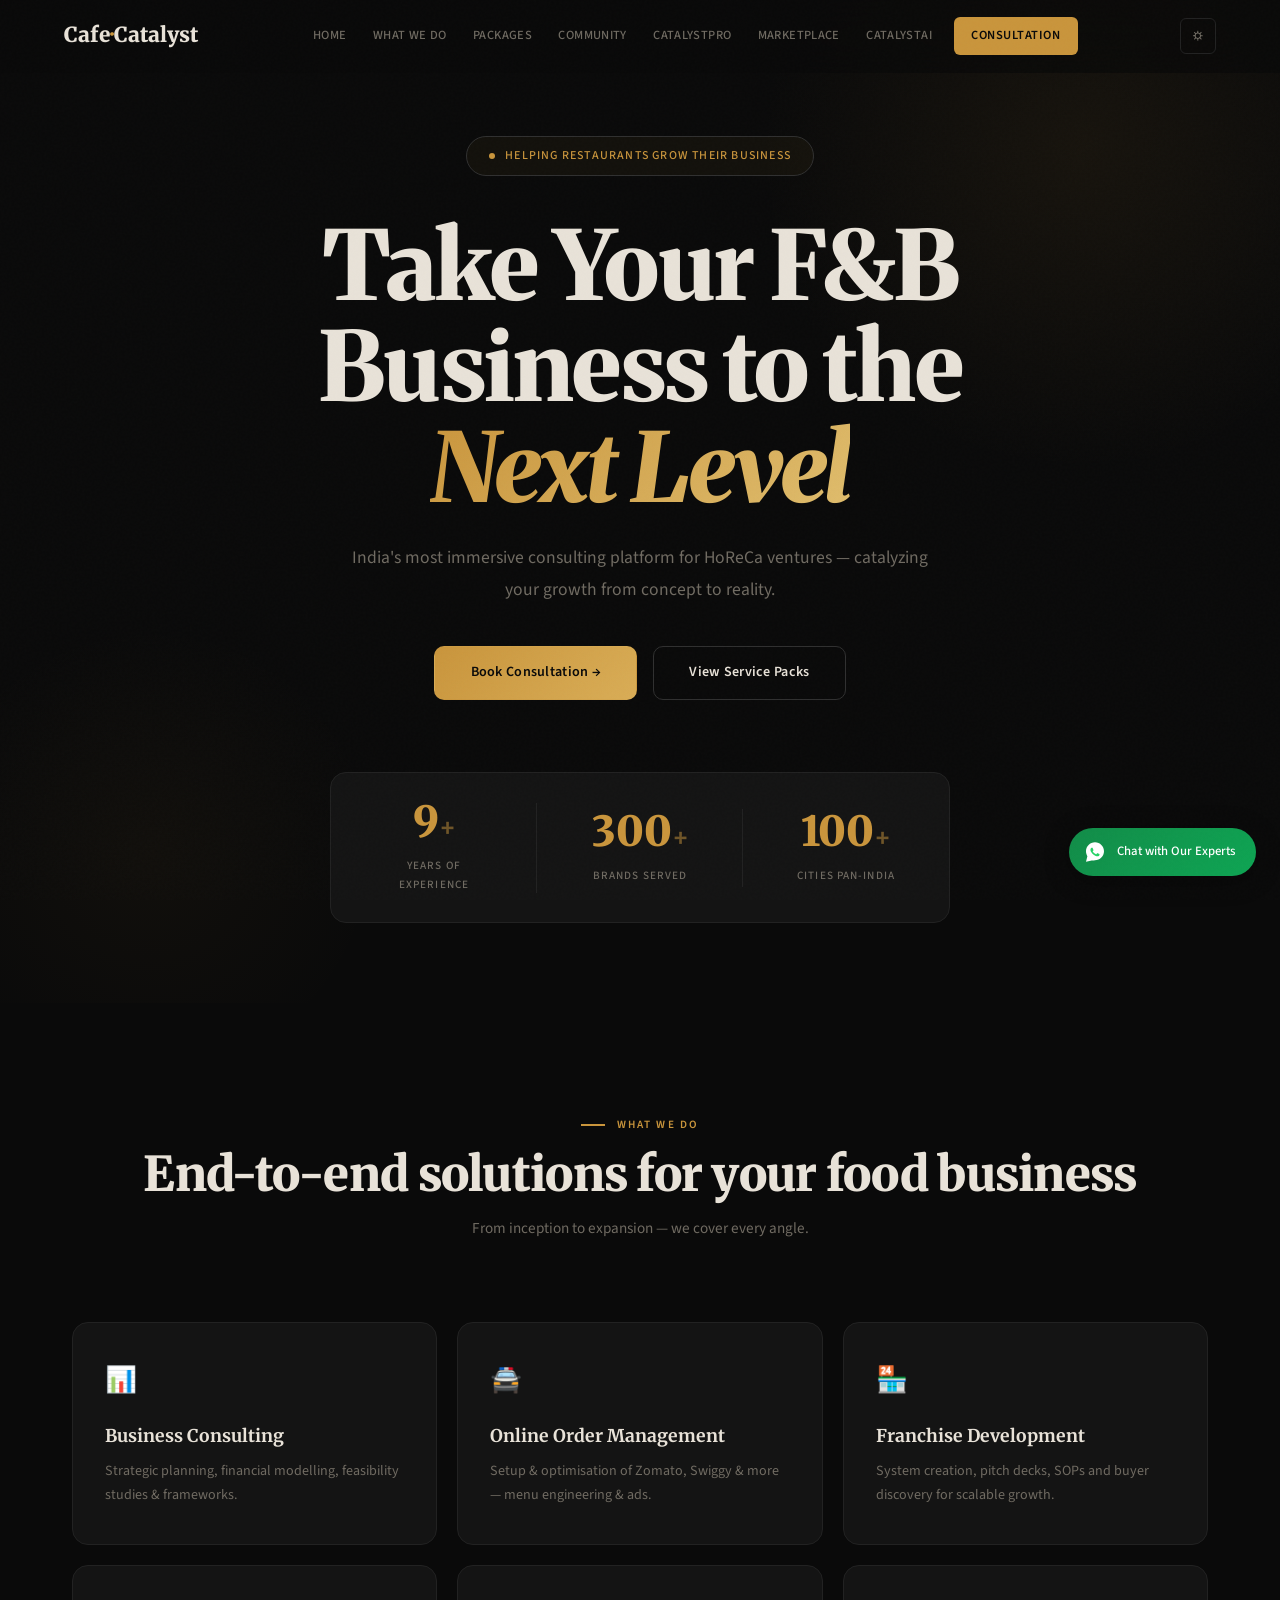
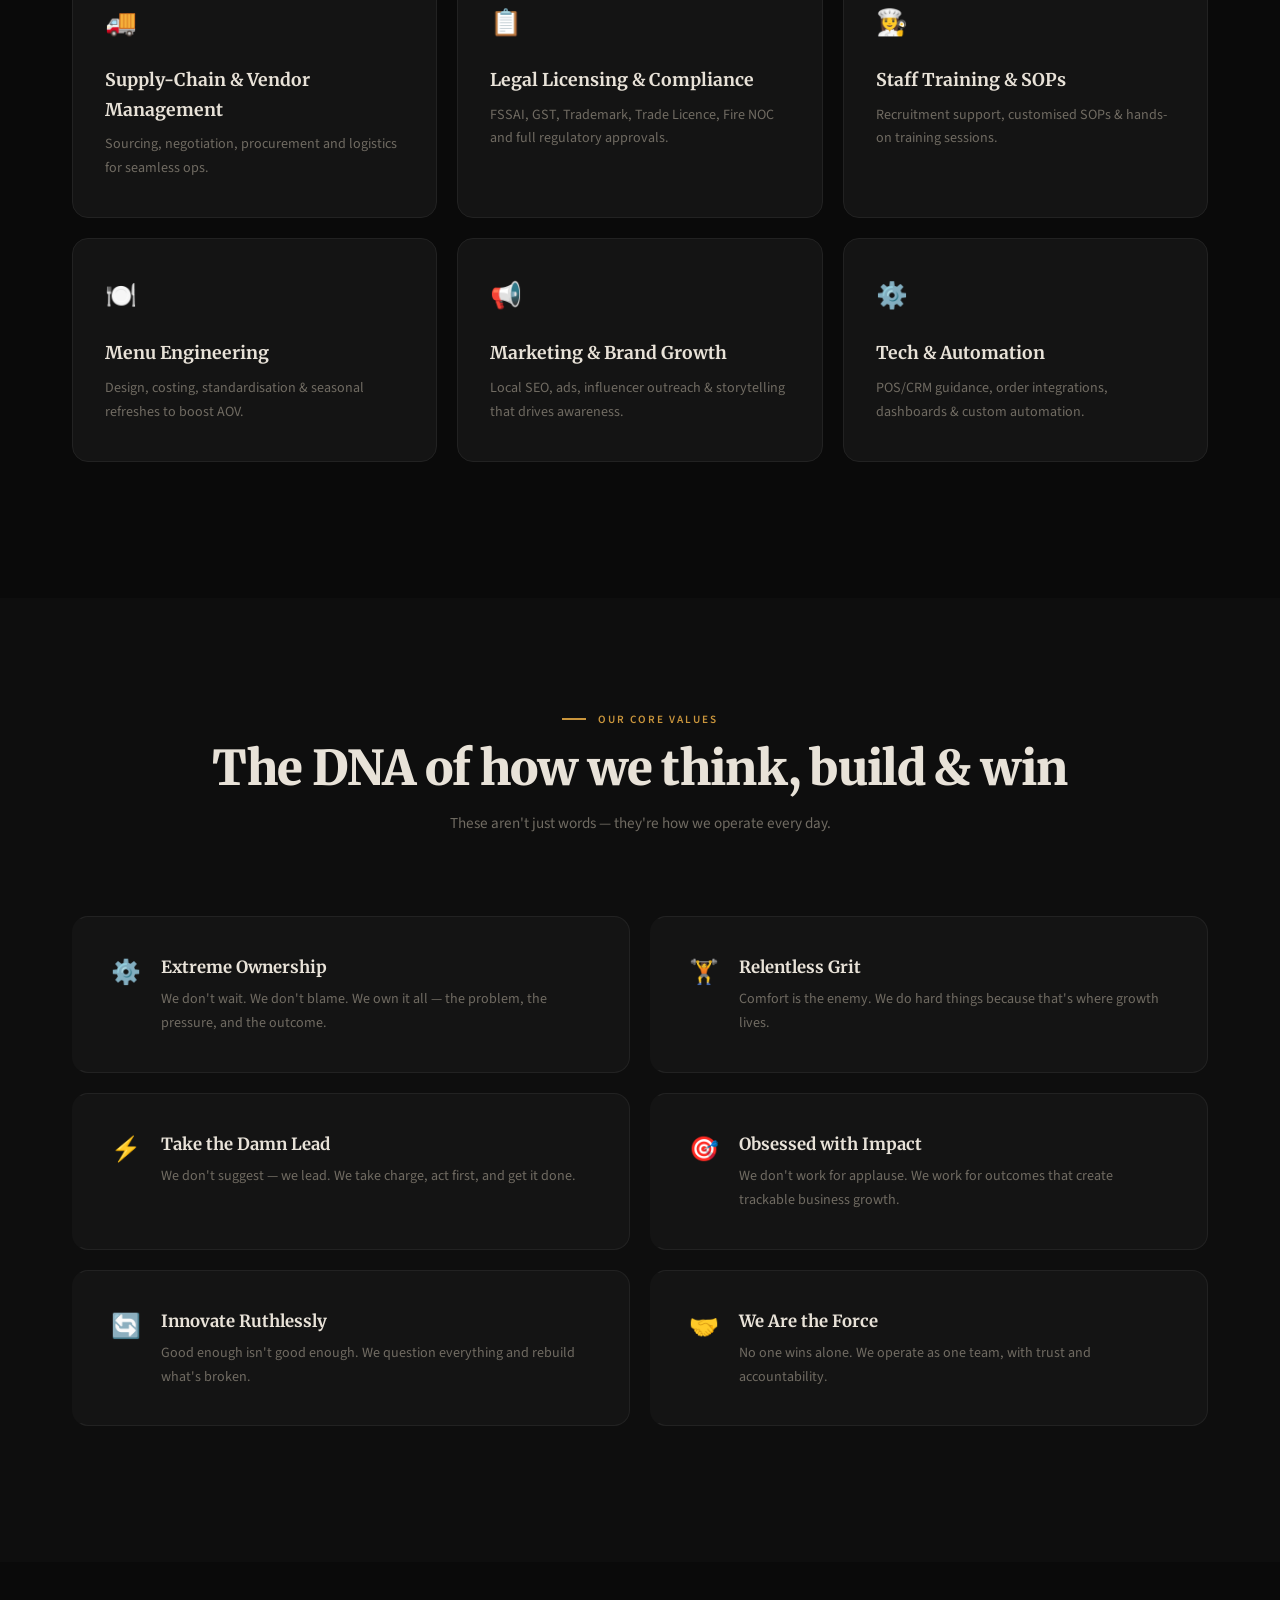
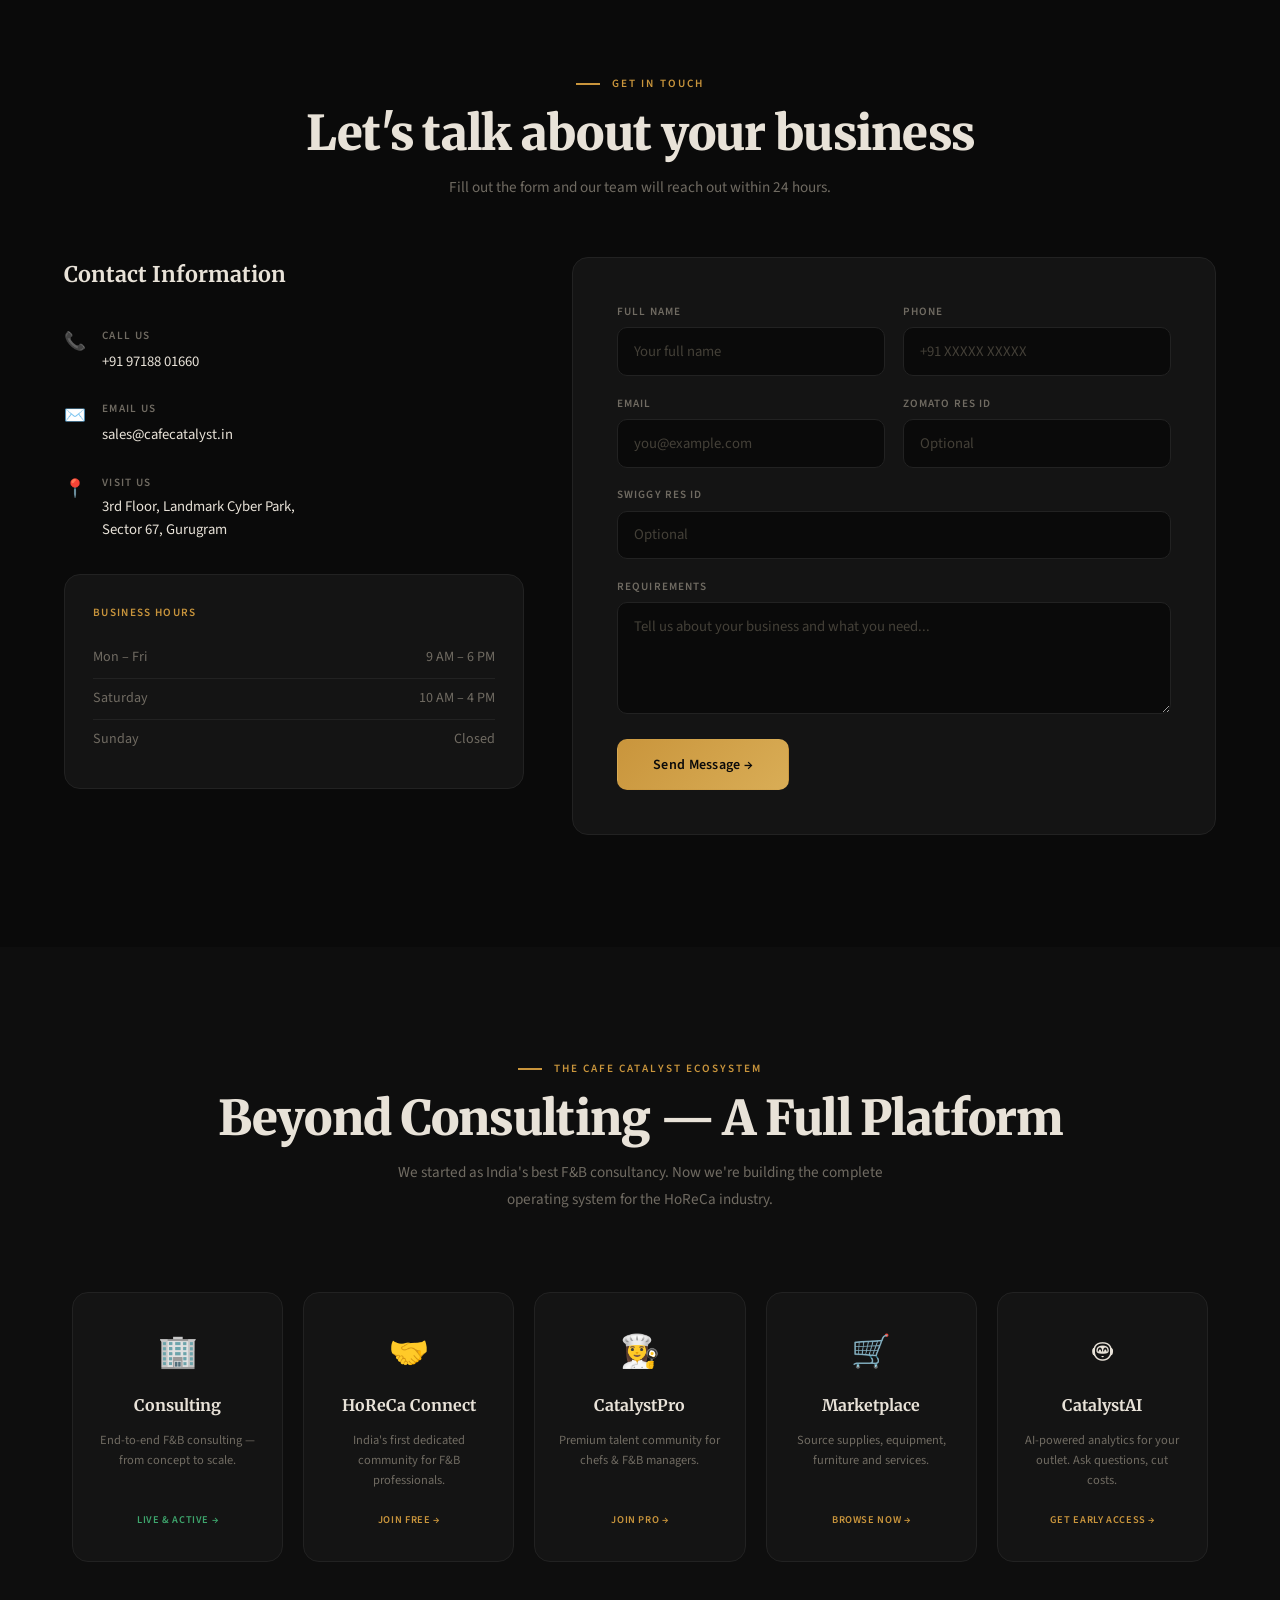
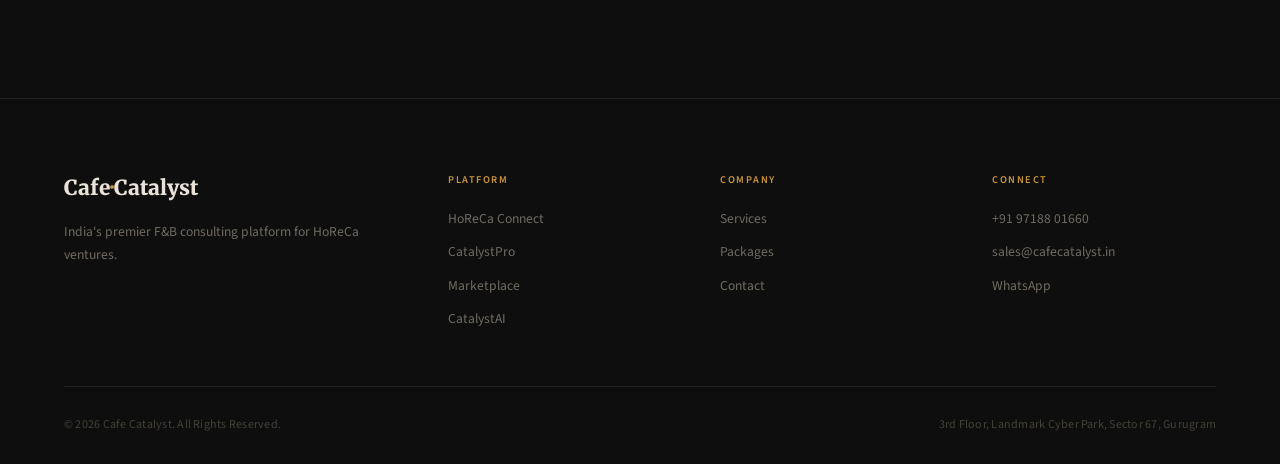
==== commit fcee99a0: "Third Version" ====
--- a/index.html
+++ b/index.html
@@ -7,355 +7,206 @@
   <title>Cafe Catalyst – India's Premier F&amp;B Consulting</title>
   <link rel="preconnect" href="https://fonts.googleapis.com" />
   <link rel="preconnect" href="https://fonts.gstatic.com" crossorigin />
-  <link href="https://fonts.googleapis.com/css2?family=Syne:wght@400;600;700;800&family=Inter:wght@400;500;600&display=swap" rel="stylesheet" />
+  <link href="https://fonts.googleapis.com/css2?family=Merriweather:wght@300;400;700;900&family=Source+Sans+3:wght@300;400;500;600;700&display=swap" rel="stylesheet" />
   <link rel="stylesheet" href="style.css" />
 </head>
 <body>
 
-  <!-- ══ NAVBAR ══ -->
+  <!-- PRELOADER -->
+  <div class="preloader" id="preloader"><span class="preloader-logo">Cafe<span class="logo-dot">&middot;</span>Catalyst</span></div>
+
+  <!-- NAVBAR -->
   <header class="navbar" id="navbar">
     <div class="nav-inner">
-      <a href="index.html" class="nav-logo">Cafe<span class="logo-dot">·</span>Catalyst</a>
-
-      <nav class="nav-links" id="navLinks">
-        <a href="index.html"        class="nav-link active">Home</a>
-        <a href="#services"         class="nav-link">What We Do</a>
-        <a href="packages.html"     class="nav-link">Packages</a>
-        <a href="community.html"    class="nav-link">Community</a>
-        <a href="pro.html"          class="nav-link">CatalystPro</a>
-        <a href="marketplace.html"  class="nav-link">Marketplace</a>
-        <a href="ai.html"           class="nav-link">CatalystAI</a>
-        <a href="#consultation"     class="nav-link nav-cta">Consultation</a>
+      <a href="index.html" class="nav-logo">Cafe<span class="logo-dot">&middot;</span>Catalyst</a>
+      <nav class="nav-links" id="navLinks" aria-label="Main">
+        <a href="index.html" class="nav-link active">Home</a>
+        <a href="#services" class="nav-link">What We Do</a>
+        <a href="packages.html" class="nav-link">Packages</a>
+        <a href="community.html" class="nav-link">Community</a>
+        <a href="pro.html" class="nav-link">CatalystPro</a>
+        <a href="marketplace.html" class="nav-link">Marketplace</a>
+        <a href="ai.html" class="nav-link">CatalystAI</a>
+        <a href="#consultation" class="nav-link nav-cta">Consultation</a>
       </nav>
-
       <div class="nav-actions">
-        <button class="dark-toggle" id="darkToggle" aria-label="Toggle dark mode">🌙</button>
-        <button class="hamburger"   id="hamburger"  aria-label="Open menu" aria-expanded="false">
-          <span></span><span></span><span></span>
-        </button>
-      </div>
-    </div>
-
-    <nav class="mobile-nav" id="mobileNav">
-      <a href="index.html"    class="mobile-link">Home</a>
-      <a href="#services"     class="mobile-link">What We Do</a>
+        <button class="dark-toggle" id="darkToggle" aria-label="Toggle theme">&#9788;</button>
+        <button class="hamburger" id="hamburger" aria-label="Menu"><span></span><span></span><span></span></button>
+      </div>
+    </div>
+    <nav class="mobile-nav" id="mobileNav" aria-label="Mobile">
+      <a href="index.html" class="mobile-link">Home</a>
+      <a href="#services" class="mobile-link">What We Do</a>
       <a href="packages.html" class="mobile-link">Packages</a>
-      <a href="#consultation" class="mobile-link">Consultation</a>
+      <a href="community.html" class="mobile-link">Community</a>
+      <a href="pro.html" class="mobile-link">CatalystPro</a>
+      <a href="marketplace.html" class="mobile-link">Marketplace</a>
+      <a href="ai.html" class="mobile-link">CatalystAI</a>
+      <a href="#consultation" class="mobile-link cta-link">Book Consultation</a>
     </nav>
   </header>
 
-
-  <!-- ══ HERO ══ -->
+  <!-- HERO -->
   <section class="hero" id="home">
     <div class="hero-inner">
-
-      <div class="hero-tag">
-        <span class="hero-tag-dot"></span>
-        Helping Restaurants Grow Their Business
-      </div>
-
-      <h1 class="hero-heading">
-        Take Your F&amp;B<br />
-        Business to the<br />
-        <span class="hero-accent">Next Level</span>
-      </h1>
-
-      <p class="hero-sub">
-        India's most immersive consulting platform for HoReCa ventures —
-        catalyzing your growth from concept to reality.
-      </p>
-
+      <div class="hero-tag"><span class="hero-tag-dot"></span>Helping Restaurants Grow Their Business</div>
+      <h1 class="hero-heading">Take Your F&amp;B<br>Business to the<br><span class="hero-accent">Next Level</span></h1>
+      <p class="hero-sub">India's most immersive consulting platform for HoReCa ventures &mdash; catalyzing your growth from concept to reality.</p>
       <div class="hero-btns">
-        <a href="#consultation" class="btn btn-primary">Book Consultation →</a>
+        <a href="#consultation" class="btn btn-primary">Book Consultation &rarr;</a>
         <a href="packages.html" class="btn btn-outline">View Service Packs</a>
       </div>
-
       <div class="hero-stats">
-        <div class="stat">
-          <span class="stat-num" data-target="9">0</span><span class="stat-plus">+</span>
-          <span class="stat-label">Years of Experience</span>
-        </div>
-        <div class="stat">
-          <span class="stat-num" data-target="300">0</span><span class="stat-plus">+</span>
-          <span class="stat-label">Brands Served</span>
-        </div>
-        <div class="stat">
-          <span class="stat-num" data-target="100">0</span><span class="stat-plus">+</span>
-          <span class="stat-label">Cities Pan-India</span>
-        </div>
-      </div>
-
-    </div>
-  </section>
-
-
-  <!-- ══ SERVICES ══ -->
+        <div class="stat"><span class="stat-num" data-target="9">0</span><span class="stat-plus">+</span><span class="stat-label">Years of Experience</span></div>
+        <div class="stat"><span class="stat-num" data-target="300">0</span><span class="stat-plus">+</span><span class="stat-label">Brands Served</span></div>
+        <div class="stat"><span class="stat-num" data-target="100">0</span><span class="stat-plus">+</span><span class="stat-label">Cities Pan-India</span></div>
+      </div>
+    </div>
+  </section>
+
+  <!-- WHAT WE DO -->
   <section class="section" id="services">
     <div class="container">
-      <div class="section-header">
+      <div class="section-header center">
         <p class="section-eyebrow">What We Do</p>
         <h2 class="section-title">End-to-end solutions for your food business</h2>
-        <p class="section-sub">From inception to expansion — we cover every angle.</p>
-      </div>
-
+        <p class="section-sub">From inception to expansion &mdash; we cover every angle.</p>
+      </div>
       <div class="services-grid">
-        <div class="service-card reveal">
-          <span class="card-icon">📊</span>
-          <h3>Business Consulting</h3>
-          <p>Strategic planning, financial modelling, feasibility studies &amp; frameworks.</p>
-        </div>
-        <div class="service-card reveal">
-          <span class="card-icon">🛵</span>
-          <h3>Online Order Management</h3>
-          <p>Setup &amp; optimisation of Zomato, Swiggy &amp; more — menu engineering &amp; ads.</p>
-        </div>
-        <div class="service-card reveal">
-          <span class="card-icon">🏪</span>
-          <h3>Franchise Development</h3>
-          <p>System creation, pitch decks, SOPs and buyer discovery for scalable growth.</p>
-        </div>
-        <div class="service-card reveal">
-          <span class="card-icon">🚚</span>
-          <h3>Supply-Chain &amp; Vendor Management</h3>
-          <p>Sourcing, negotiation, procurement and logistics for seamless ops.</p>
-        </div>
-        <div class="service-card reveal">
-          <span class="card-icon">📋</span>
-          <h3>Legal Licensing &amp; Compliance</h3>
-          <p>FSSAI, GST, Trademark, Trade Licence, Fire NOC and full regulatory approvals.</p>
-        </div>
-        <div class="service-card reveal">
-          <span class="card-icon">👨‍🍳</span>
-          <h3>Staff Training &amp; SOPs</h3>
-          <p>Recruitment support, customised SOPs &amp; hands-on training sessions.</p>
-        </div>
-        <div class="service-card reveal">
-          <span class="card-icon">🍽️</span>
-          <h3>Menu Engineering</h3>
-          <p>Design, costing, standardisation &amp; seasonal refreshes to boost AOV.</p>
-        </div>
-        <div class="service-card reveal">
-          <span class="card-icon">📣</span>
-          <h3>Marketing &amp; Brand Growth</h3>
-          <p>Local SEO, ads, influencer outreach &amp; storytelling that drives awareness.</p>
-        </div>
-        <div class="service-card reveal">
-          <span class="card-icon">⚙️</span>
-          <h3>Tech &amp; Automation</h3>
-          <p>POS/CRM guidance, order integrations, dashboards &amp; custom automation.</p>
-        </div>
-      </div>
-    </div>
-  </section>
-
-
-  <!-- ══ CORE VALUES ══ -->
-  <section class="section values-section">
-    <div class="container">
-      <div class="section-header">
+        <div class="service-card reveal"><span class="card-icon">&#128202;</span><h3>Business Consulting</h3><p>Strategic planning, financial modelling, feasibility studies &amp; frameworks.</p></div>
+        <div class="service-card reveal"><span class="card-icon">&#128660;</span><h3>Online Order Management</h3><p>Setup &amp; optimisation of Zomato, Swiggy &amp; more &mdash; menu engineering &amp; ads.</p></div>
+        <div class="service-card reveal"><span class="card-icon">&#127978;</span><h3>Franchise Development</h3><p>System creation, pitch decks, SOPs and buyer discovery for scalable growth.</p></div>
+        <div class="service-card reveal"><span class="card-icon">&#128666;</span><h3>Supply-Chain &amp; Vendor Management</h3><p>Sourcing, negotiation, procurement and logistics for seamless ops.</p></div>
+        <div class="service-card reveal"><span class="card-icon">&#128203;</span><h3>Legal Licensing &amp; Compliance</h3><p>FSSAI, GST, Trademark, Trade Licence, Fire NOC and full regulatory approvals.</p></div>
+        <div class="service-card reveal"><span class="card-icon">&#128105;&zwj;&#127859;</span><h3>Staff Training &amp; SOPs</h3><p>Recruitment support, customised SOPs &amp; hands-on training sessions.</p></div>
+        <div class="service-card reveal"><span class="card-icon">&#127869;&#65039;</span><h3>Menu Engineering</h3><p>Design, costing, standardisation &amp; seasonal refreshes to boost AOV.</p></div>
+        <div class="service-card reveal"><span class="card-icon">&#128226;</span><h3>Marketing &amp; Brand Growth</h3><p>Local SEO, ads, influencer outreach &amp; storytelling that drives awareness.</p></div>
+        <div class="service-card reveal"><span class="card-icon">&#9881;&#65039;</span><h3>Tech &amp; Automation</h3><p>POS/CRM guidance, order integrations, dashboards &amp; custom automation.</p></div>
+      </div>
+    </div>
+  </section>
+
+  <!-- CORE VALUES -->
+  <section class="section section-alt">
+    <div class="container">
+      <div class="section-header center">
         <p class="section-eyebrow">Our Core Values</p>
         <h2 class="section-title">The DNA of how we think, build &amp; win</h2>
-        <p class="section-sub">These aren't just words — they're how we operate every day.</p>
-      </div>
-
+        <p class="section-sub">These aren't just words &mdash; they're how we operate every day.</p>
+      </div>
       <div class="values-grid">
-        <div class="value-card reveal">
-          <span class="value-icon">⚙️</span>
-          <h3>Extreme Ownership</h3>
-          <p>We don't wait. We don't blame. We own it all — the problem, the pressure, and the outcome.</p>
-        </div>
-        <div class="value-card reveal">
-          <span class="value-icon">🏋️</span>
-          <h3>Relentless Grit</h3>
-          <p>Comfort is the enemy. We do hard things because that's where growth lives.</p>
-        </div>
-        <div class="value-card reveal">
-          <span class="value-icon">⚡</span>
-          <h3>Take the Damn Lead</h3>
-          <p>We don't suggest — we lead. We take charge, act first, and get it done.</p>
-        </div>
-        <div class="value-card reveal">
-          <span class="value-icon">🎯</span>
-          <h3>Obsessed with Impact</h3>
-          <p>We don't work for applause. We work for outcomes that create trackable business growth.</p>
-        </div>
-        <div class="value-card reveal">
-          <span class="value-icon">🔄</span>
-          <h3>Innovate Ruthlessly</h3>
-          <p>Good enough isn't good enough. We question everything and rebuild what's broken.</p>
-        </div>
-        <div class="value-card reveal">
-          <span class="value-icon">🤝</span>
-          <h3>We Are the Force</h3>
-          <p>No one wins alone. We operate as one team, with trust and accountability.</p>
-        </div>
-      </div>
-    </div>
-  </section>
-
-
-  <!-- ══ CONTACT ══ -->
-  <section class="section contact-section" id="consultation">
-    <div class="container">
-      <div class="section-header">
+        <div class="value-card reveal"><span class="value-icon">&#9881;&#65039;</span><div><h3>Extreme Ownership</h3><p>We don't wait. We don't blame. We own it all &mdash; the problem, the pressure, and the outcome.</p></div></div>
+        <div class="value-card reveal"><span class="value-icon">&#127947;&#65039;</span><div><h3>Relentless Grit</h3><p>Comfort is the enemy. We do hard things because that's where growth lives.</p></div></div>
+        <div class="value-card reveal"><span class="value-icon">&#9889;</span><div><h3>Take the Damn Lead</h3><p>We don't suggest &mdash; we lead. We take charge, act first, and get it done.</p></div></div>
+        <div class="value-card reveal"><span class="value-icon">&#127919;</span><div><h3>Obsessed with Impact</h3><p>We don't work for applause. We work for outcomes that create trackable business growth.</p></div></div>
+        <div class="value-card reveal"><span class="value-icon">&#128260;</span><div><h3>Innovate Ruthlessly</h3><p>Good enough isn't good enough. We question everything and rebuild what's broken.</p></div></div>
+        <div class="value-card reveal"><span class="value-icon">&#129309;</span><div><h3>We Are the Force</h3><p>No one wins alone. We operate as one team, with trust and accountability.</p></div></div>
+      </div>
+    </div>
+  </section>
+
+  <!-- CONSULTATION -->
+  <section class="section" id="consultation">
+    <div class="container">
+      <div class="section-header center">
         <p class="section-eyebrow">Get in Touch</p>
         <h2 class="section-title">Let's talk about your business</h2>
         <p class="section-sub">Fill out the form and our team will reach out within 24 hours.</p>
       </div>
-
       <div class="contact-grid">
         <div class="contact-info">
           <h3>Contact Information</h3>
-
-          <div class="contact-item">
-            <span class="contact-icon">📞</span>
-            <div>
-              <p class="contact-label">Call Us</p>
-              <a href="tel:+919718801660" class="contact-value">+91 97188 01660</a>
-            </div>
-          </div>
-          <div class="contact-item">
-            <span class="contact-icon">✉️</span>
-            <div>
-              <p class="contact-label">Email Us</p>
-              <a href="mailto:sales@cafecatalyst.in" class="contact-value">sales@cafecatalyst.in</a>
-            </div>
-          </div>
-          <div class="contact-item">
-            <span class="contact-icon">📍</span>
-            <div>
-              <p class="contact-label">Visit Us</p>
-              <p class="contact-value">3rd Floor, Landmark Cyber Park,<br />Sector 67, Gurugram</p>
-            </div>
-          </div>
-
+          <div class="contact-item"><span class="contact-icon">&#128222;</span><div><p class="contact-label">Call Us</p><a href="tel:+919718801660" class="contact-value">+91 97188 01660</a></div></div>
+          <div class="contact-item"><span class="contact-icon">&#9993;&#65039;</span><div><p class="contact-label">Email Us</p><a href="mailto:sales@cafecatalyst.in" class="contact-value">sales@cafecatalyst.in</a></div></div>
+          <div class="contact-item"><span class="contact-icon">&#128205;</span><div><p class="contact-label">Visit Us</p><p class="contact-value">3rd Floor, Landmark Cyber Park,<br>Sector 67, Gurugram</p></div></div>
           <div class="hours-box">
             <p class="hours-title">Business Hours</p>
-            <div class="hours-row"><span>Mon – Fri</span><span>9 AM – 6 PM</span></div>
-            <div class="hours-row"><span>Saturday</span><span>10 AM – 4 PM</span></div>
+            <div class="hours-row"><span>Mon &ndash; Fri</span><span>9 AM &ndash; 6 PM</span></div>
+            <div class="hours-row"><span>Saturday</span><span>10 AM &ndash; 4 PM</span></div>
             <div class="hours-row"><span>Sunday</span><span>Closed</span></div>
           </div>
         </div>
-
         <div class="contact-form-wrap">
-          <form class="contact-form" id="contactForm">
+          <form class="contact-form" id="contactForm" novalidate>
             <div class="form-row">
-              <div class="form-group">
-                <label for="fullName">Full Name</label>
-                <input type="text"  id="fullName"    placeholder="Your full name" />
-              </div>
-              <div class="form-group">
-                <label for="phone">Phone</label>
-                <input type="tel"   id="phone"       placeholder="+91 XXXXX XXXXX" />
-              </div>
+              <div class="form-group"><label for="fullName">Full Name</label><input type="text" id="fullName" placeholder="Your full name" autocomplete="name" /></div>
+              <div class="form-group"><label for="phone">Phone</label><input type="tel" id="phone" placeholder="+91 XXXXX XXXXX" autocomplete="tel" /></div>
             </div>
             <div class="form-row">
-              <div class="form-group">
-                <label for="email">Email</label>
-                <input type="email" id="email"       placeholder="you@example.com" />
-              </div>
-              <div class="form-group">
-                <label for="zomatoId">Zomato Res ID</label>
-                <input type="text"  id="zomatoId"    placeholder="Optional" />
-              </div>
+              <div class="form-group"><label for="email">Email</label><input type="email" id="email" placeholder="you@example.com" autocomplete="email" /></div>
+              <div class="form-group"><label for="zomatoId">Zomato Res ID</label><input type="text" id="zomatoId" placeholder="Optional" /></div>
             </div>
-            <div class="form-group">
-              <label for="swiggyId">Swiggy Res ID</label>
-              <input type="text" id="swiggyId" placeholder="Optional" />
-            </div>
-            <div class="form-group">
-              <label for="requirements">Requirements</label>
-              <textarea id="requirements" rows="4" placeholder="Tell us about your business and what you need..."></textarea>
-            </div>
-            <button type="submit" class="btn btn-primary form-submit">Send Message →</button>
-            <p class="form-success" id="formSuccess">✅ Message sent! We'll get back to you within 24 hours.</p>
+            <div class="form-group"><label for="swiggyId">Swiggy Res ID</label><input type="text" id="swiggyId" placeholder="Optional" /></div>
+            <div class="form-group"><label for="requirements">Requirements</label><textarea id="requirements" rows="4" placeholder="Tell us about your business and what you need..."></textarea></div>
+            <button type="submit" class="btn btn-primary form-submit">Send Message &rarr;</button>
+            <p class="form-success" id="formSuccess" role="status">Message sent! We'll get back to you within 24 hours.</p>
           </form>
         </div>
       </div>
     </div>
   </section>
 
-
-  <!-- ══ ECOSYSTEM ══ -->
-  <section class="section ecosystem-section">
-    <div class="container">
-      <div class="section-header">
+  <!-- ECOSYSTEM -->
+  <section class="section section-alt">
+    <div class="container">
+      <div class="section-header center">
         <p class="section-eyebrow">The Cafe Catalyst Ecosystem</p>
-        <h2 class="section-title">Beyond Consulting — A Full Platform</h2>
+        <h2 class="section-title">Beyond Consulting &mdash; A Full Platform</h2>
         <p class="section-sub">We started as India's best F&amp;B consultancy. Now we're building the complete operating system for the HoReCa industry.</p>
       </div>
-
       <div class="ecosystem-grid">
-        <a href="index.html#services" class="eco-card">
-          <span class="eco-icon">🏢</span>
-          <h3>Consulting</h3>
-          <p>End-to-end F&amp;B consulting — from concept to scale.</p>
-          <span class="eco-badge eco-live">Live &amp; Active →</span>
-        </a>
-        <a href="community.html" class="eco-card">
-          <span class="eco-icon">🤝</span>
-          <h3>HoReCa Connect</h3>
-          <p>India's first dedicated community for F&amp;B professionals.</p>
-          <span class="eco-badge">Join Free →</span>
-        </a>
-        <a href="pro.html" class="eco-card">
-          <span class="eco-icon">👨‍🍳</span>
-          <h3>CatalystPro</h3>
-          <p>Premium talent community for chefs &amp; F&amp;B managers.</p>
-          <span class="eco-badge">Join Pro →</span>
-        </a>
-        <a href="marketplace.html" class="eco-card">
-          <span class="eco-icon">🛒</span>
-          <h3>Marketplace</h3>
-          <p>Source supplies, equipment, furniture and services.</p>
-          <span class="eco-badge">Browse Now →</span>
-        </a>
-        <a href="ai.html" class="eco-card">
-          <span class="eco-icon">🤖</span>
-          <h3>CatalystAI</h3>
-          <p>AI-powered analytics for your outlet. Ask questions, cut costs.</p>
-          <span class="eco-badge">Get Early Access →</span>
-        </a>
-      </div>
-    </div>
-  </section>
-
-
-  <!-- ══ FOOTER ══ -->
+        <a href="index.html#services" class="eco-card reveal"><span class="eco-icon">&#127970;</span><h3>Consulting</h3><p>End-to-end F&amp;B consulting &mdash; from concept to scale.</p><span class="eco-badge eco-live">Live &amp; Active &rarr;</span></a>
+        <a href="community.html" class="eco-card reveal"><span class="eco-icon">&#129309;</span><h3>HoReCa Connect</h3><p>India's first dedicated community for F&amp;B professionals.</p><span class="eco-badge">Join Free &rarr;</span></a>
+        <a href="pro.html" class="eco-card reveal"><span class="eco-icon">&#128105;&zwj;&#127859;</span><h3>CatalystPro</h3><p>Premium talent community for chefs &amp; F&amp;B managers.</p><span class="eco-badge">Join Pro &rarr;</span></a>
+        <a href="marketplace.html" class="eco-card reveal"><span class="eco-icon">&#128722;</span><h3>Marketplace</h3><p>Source supplies, equipment, furniture and services.</p><span class="eco-badge">Browse Now &rarr;</span></a>
+        <a href="ai.html" class="eco-card reveal"><span class="eco-icon">&#129302;</span><h3>CatalystAI</h3><p>AI-powered analytics for your outlet. Ask questions, cut costs.</p><span class="eco-badge">Get Early Access &rarr;</span></a>
+      </div>
+    </div>
+  </section>
+
+  <!-- FOOTER -->
   <footer class="footer">
-    <div class="container footer-inner">
-      <p class="footer-logo">Cafe·Catalyst</p>
-      <p class="footer-copy">© <span id="year"></span> Cafe Catalyst. All Rights Reserved.</p>
+    <div class="container">
+      <div class="footer-grid">
+        <div class="footer-brand">
+          <p class="footer-logo">Cafe<span class="logo-dot">&middot;</span>Catalyst</p>
+          <p class="footer-tagline">India's premier F&amp;B consulting platform for HoReCa ventures.</p>
+        </div>
+        <div class="footer-col">
+          <p class="footer-heading">Platform</p>
+          <a href="community.html">HoReCa Connect</a>
+          <a href="pro.html">CatalystPro</a>
+          <a href="marketplace.html">Marketplace</a>
+          <a href="ai.html">CatalystAI</a>
+        </div>
+        <div class="footer-col">
+          <p class="footer-heading">Company</p>
+          <a href="index.html#services">Services</a>
+          <a href="packages.html">Packages</a>
+          <a href="index.html#consultation">Contact</a>
+        </div>
+        <div class="footer-col">
+          <p class="footer-heading">Connect</p>
+          <a href="tel:+919718801660">+91 97188 01660</a>
+          <a href="mailto:sales@cafecatalyst.in">sales@cafecatalyst.in</a>
+          <a href="https://wa.me/919718801660" target="_blank" rel="noopener">WhatsApp</a>
+        </div>
+      </div>
+      <div class="footer-bottom">
+        <p class="footer-copy">&copy; <span id="year"></span> Cafe Catalyst. All Rights Reserved.</p>
+        <p class="footer-copy">3rd Floor, Landmark Cyber Park, Sector 67, Gurugram</p>
+      </div>
     </div>
   </footer>
 
-
-  <!-- ══ WHATSAPP ══ -->
-  <a
-    href="https://wa.me/919718801660?text=Hi%20Cafe%20Catalyst%2C%20I'd%20like%20to%20know%20more%20about%20your%20services"
-    class="whatsapp-btn"
-    target="_blank"
-    rel="noopener"
-    aria-label="Chat on WhatsApp"
-  >
-    <svg viewBox="0 0 32 32" fill="none" xmlns="http://www.w3.org/2000/svg" width="26" height="26">
-      <path d="M16 3C9.373 3 4 8.373 4 15c0 2.385.67 4.61 1.832 6.5L4 29l7.697-1.813A12.94 12.94 0 0 0 16 27c6.627 0 12-5.373 12-12S22.627 3 16 3Z" fill="#fff"/>
-      <path d="M21.5 18.5c-.3-.15-1.77-.87-2.04-.97-.28-.1-.48-.15-.68.15-.2.3-.77.97-.95 1.17-.17.2-.35.22-.65.07-.3-.15-1.27-.47-2.42-1.49-.9-.8-1.5-1.78-1.68-2.08-.17-.3-.02-.46.13-.61.14-.13.3-.35.45-.52.15-.17.2-.3.3-.5.1-.2.05-.37-.02-.52-.08-.15-.68-1.63-.93-2.23-.24-.58-.49-.5-.68-.51-.17-.01-.37-.01-.57-.01s-.52.07-.8.37c-.27.3-1.04 1.02-1.04 2.48s1.07 2.88 1.22 3.08c.15.2 2.1 3.2 5.08 4.49.71.31 1.26.49 1.69.63.71.23 1.36.2 1.87.12.57-.09 1.77-.72 2.02-1.42.25-.7.25-1.3.17-1.42-.07-.12-.27-.2-.57-.35Z" fill="#25D366"/>
-    </svg>
+  <!-- WHATSAPP -->
+  <a href="https://wa.me/919718801660?text=Hi%20Cafe%20Catalyst%2C%20I'd%20like%20to%20know%20more%20about%20your%20services" class="whatsapp-btn" target="_blank" rel="noopener" aria-label="Chat on WhatsApp">
+    <svg viewBox="0 0 32 32" fill="none" width="24" height="24"><path d="M16 3C9.373 3 4 8.373 4 15c0 2.385.67 4.61 1.832 6.5L4 29l7.697-1.813A12.94 12.94 0 0 0 16 27c6.627 0 12-5.373 12-12S22.627 3 16 3Z" fill="#fff"/><path d="M21.5 18.5c-.3-.15-1.77-.87-2.04-.97-.28-.1-.48-.15-.68.15-.2.3-.77.97-.95 1.17-.17.2-.35.22-.65.07-.3-.15-1.27-.47-2.42-1.49-.9-.8-1.5-1.78-1.68-2.08-.17-.3-.02-.46.13-.61.14-.13.3-.35.45-.52.15-.17.2-.3.3-.5.1-.2.05-.37-.02-.52-.08-.15-.68-1.63-.93-2.23-.24-.58-.49-.5-.68-.51-.17-.01-.37-.01-.57-.01s-.52.07-.8.37c-.27.3-1.04 1.02-1.04 2.48s1.07 2.88 1.22 3.08c.15.2 2.1 3.2 5.08 4.49.71.31 1.26.49 1.69.63.71.23 1.36.2 1.87.12.57-.09 1.77-.72 2.02-1.42.25-.7.25-1.3.17-1.42-.07-.12-.27-.2-.57-.35Z" fill="#25D366"/></svg>
     <span>Chat with Our Experts</span>
   </a>
 
-
-  <!-- ══ FLASH SALE MODAL ══ -->
-  <div class="modal-overlay" id="modalOverlay">
-    <div class="modal" id="flashModal">
-      <button class="modal-close" id="modalClose" aria-label="Close">✕</button>
-      <div class="modal-icon">🔥</div>
-      <h3 class="modal-title">Flash Sale!</h3>
-      <p class="modal-text">Exclusive discounts for new clients.<br />Save big on your first service pack!</p>
-      <a href="fs.html" class="btn btn-primary">View Flash Sale</a>
-    </div>
-  </div>
+  <!-- BACK TO TOP -->
+  <button class="back-to-top" id="backToTop" aria-label="Back to top">&uarr;</button>
 
   <script src="script.js"></script>
 </body>
--- a/style.css
+++ b/style.css
@@ -1,823 +1,1067 @@
-/* ═══════════════════════════════════════════════
-   CAFE CATALYST — style.css
-   Dark-first · saffron accent · sharp editorial type
-═══════════════════════════════════════════════ */
-
-/* ── CSS Variables ── */
+/* ═══════════════════════════════════════════════════
+   CAFE CATALYST — style.css v4
+   Merriweather + Source Sans 3
+   Pop-out hover with sibling dimming
+═══════════════════════════════════════════════════ */
+
+/* ── TOKENS ─────────────────────────────────────── */
 :root {
-  --bg:            #0A0A0A;
-  --bg-surface:    #111111;
-  --bg-card:       #161616;
-  --bg-card-hover: #1D1D1D;
-  --border:        #242424;
+  --bg:            #0a0a0a;
+  --bg-alt:        #0e0e0e;
+  --surface:       #141414;
+  --surface-hover: #1a1a1a;
+  --border:        #222;
   --border-light:  #303030;
-
-  --text-primary:   #F2EDE6;
-  --text-secondary: #8A8480;
-  --text-muted:     #555250;
-
-  --accent:        #F07B24;
-  --accent-dim:    rgba(240,123,36,0.10);
-  --accent-glow:   rgba(240,123,36,0.22);
-
-  --font-display: 'Syne', sans-serif;
-  --font-body:    'Inter', sans-serif;
-
-  --radius-sm:  6px;
-  --radius-md:  12px;
-  --radius-lg:  18px;
-
-  --shadow-card:  0 1px 3px rgba(0,0,0,0.6), 0 4px 20px rgba(0,0,0,0.35);
-  --shadow-hover: 0 8px 40px rgba(0,0,0,0.7), 0 0 0 1px var(--border-light);
-
-  --transition: 0.2s cubic-bezier(0.4,0,0.2,1);
-
-  --nav-h:       64px;
-  --section-py:  100px;
-  --container-w: 1140px;
-}
-
-/* Light mode */
+  --accent:        #c9953c;
+  --accent-hover:  #daa94f;
+  --accent-glow:   rgba(201,149,60,0.14);
+  --accent-subtle: rgba(201,149,60,0.05);
+  --text:          #e8e2d8;
+  --text-muted:    #706b62;
+  --text-dim:      #444038;
+  --danger:        #d94848;
+  --success:       #3ea66d;
+  --nav-h:         72px;
+  --radius:        10px;
+  --radius-lg:     16px;
+  --shadow:        0 2px 20px rgba(0,0,0,0.4);
+  --shadow-lg:     0 12px 48px rgba(0,0,0,0.5);
+  --shadow-card:   0 8px 32px rgba(0,0,0,0.3);
+  --shadow-glow:   0 0 30px rgba(201,149,60,0.08);
+  --bounce:        cubic-bezier(0.34, 1.56, 0.64, 1);
+  --font-display:  'Merriweather', Georgia, serif;
+  --font-body:     'Source Sans 3', -apple-system, BlinkMacSystemFont, sans-serif;
+  --transition:    0.3s cubic-bezier(0.4,0,0.2,1);
+  --transition-slow: 0.5s cubic-bezier(0.4,0,0.2,1);
+}
+
 body.light {
-  --bg:            #FAFAF8;
-  --bg-surface:    #F3F0EA;
-  --bg-card:       #FFFFFF;
-  --bg-card-hover: #F8F5EF;
-  --border:        #E6E2D9;
-  --border-light:  #D5D0C6;
-
-  --text-primary:   #18140F;
-  --text-secondary: #5A5550;
-  --text-muted:     #9A948E;
-
-  --accent:        #D96A10;
-  --accent-dim:    rgba(217,106,16,0.09);
-  --accent-glow:   rgba(217,106,16,0.18);
-
-  --shadow-card:  0 1px 3px rgba(0,0,0,0.07), 0 4px 16px rgba(0,0,0,0.05);
-  --shadow-hover: 0 8px 32px rgba(0,0,0,0.11), 0 0 0 1px var(--border-light);
-}
-
-
-/* ── Reset ── */
+  --bg:            #f4f1eb;
+  --bg-alt:        #ece8e0;
+  --surface:       #ffffff;
+  --surface-hover: #faf8f5;
+  --border:        #d5cfc5;
+  --border-light:  #c0b9ad;
+  --text:          #1a1610;
+  --text-muted:    #6e6658;
+  --text-dim:      #a09888;
+  --accent-glow:   rgba(201,149,60,0.10);
+  --accent-subtle: rgba(201,149,60,0.04);
+  --shadow:        0 2px 16px rgba(0,0,0,0.06);
+  --shadow-lg:     0 12px 40px rgba(0,0,0,0.08);
+  --shadow-card:   0 6px 24px rgba(0,0,0,0.06);
+  --shadow-glow:   0 0 30px rgba(201,149,60,0.06);
+}
+
+
+/* ── RESET ──────────────────────────────────────── */
 *, *::before, *::after { box-sizing: border-box; margin: 0; padding: 0; }
-html { scroll-behavior: smooth; font-size: 16px; }
+html { scroll-behavior: smooth; scroll-padding-top: var(--nav-h); }
 body {
+  font-family: var(--font-body);
+  font-size: 1rem;
+  font-weight: 400;
+  line-height: 1.7;
   background: var(--bg);
-  color: var(--text-primary);
-  font-family: var(--font-body);
-  line-height: 1.6;
+  color: var(--text);
+  transition: background var(--transition), color var(--transition);
   -webkit-font-smoothing: antialiased;
-  transition: background .3s ease, color .3s ease;
-}
+  -moz-osx-font-smoothing: grayscale;
+  overflow-x: hidden;
+}
+::selection { background: var(--accent); color: #0a0a0a; }
+::-webkit-scrollbar { width: 6px; }
+::-webkit-scrollbar-track { background: var(--bg); }
+::-webkit-scrollbar-thumb { background: var(--border-light); border-radius: 3px; }
+::-webkit-scrollbar-thumb:hover { background: var(--accent); }
+a { text-decoration: none; color: inherit; }
 img { display: block; max-width: 100%; }
-a { color: inherit; text-decoration: none; }
-button { cursor: pointer; border: none; background: none; font: inherit; }
-h1,h2,h3,h4 { font-family: var(--font-display); font-weight: 700; line-height: 1.12; }
-
-
-/* ── Shared typography ── */
+ul { list-style: none; }
+input, select, textarea, button { font-family: inherit; font-size: inherit; }
+:focus-visible { outline: 2px solid var(--accent); outline-offset: 2px; }
+
+
+/* ── GRAIN ──────────────────────────────────────── */
+body::after {
+  content: '';
+  position: fixed;
+  inset: 0;
+  background-image: url("data:image/svg+xml,%3Csvg viewBox='0 0 512 512' xmlns='http://www.w3.org/2000/svg'%3E%3Cfilter id='n'%3E%3CfeTurbulence type='fractalNoise' baseFrequency='0.7' numOctaves='4' stitchTiles='stitch'/%3E%3C/filter%3E%3Crect width='100%25' height='100%25' filter='url(%23n)'/%3E%3C/svg%3E");
+  opacity: 0.018;
+  pointer-events: none;
+  z-index: 10000;
+}
+
+
+/* ── PRELOADER ──────────────────────────────────── */
+.preloader {
+  position: fixed; inset: 0;
+  z-index: 99999;
+  background: var(--bg);
+  display: flex; align-items: center; justify-content: center;
+  transition: opacity 0.6s ease, visibility 0.6s ease;
+}
+.preloader.hidden { opacity: 0; visibility: hidden; pointer-events: none; }
+.preloader-logo {
+  font-family: var(--font-display); font-weight: 900; font-size: 2rem;
+  color: var(--accent);
+  animation: prePulse 1.4s ease-in-out infinite;
+}
+@keyframes prePulse {
+  0%, 100% { opacity: 0.3; transform: scale(0.97); }
+  50%      { opacity: 1;   transform: scale(1); }
+}
+
+
+/* ── LAYOUT ─────────────────────────────────────── */
+.container { width: min(1200px, 90%); margin-inline: auto; }
+
+
+/* ── NAVBAR ─────────────────────────────────────── */
+.navbar {
+  position: fixed; top: 0; left: 0; right: 0;
+  z-index: 1000;
+  background: rgba(10,10,10,0.75);
+  backdrop-filter: blur(28px) saturate(1.3);
+  -webkit-backdrop-filter: blur(28px) saturate(1.3);
+  border-bottom: 1px solid transparent;
+  transition: border-color var(--transition), box-shadow var(--transition);
+}
+body.light .navbar { background: rgba(244,241,235,0.85); }
+.navbar.scrolled { border-bottom-color: var(--border); box-shadow: 0 1px 24px rgba(0,0,0,0.2); }
+.nav-inner {
+  display: flex; align-items: center; justify-content: space-between;
+  height: var(--nav-h); width: min(1200px, 90%); margin-inline: auto; gap: 1rem;
+}
+.nav-logo {
+  font-family: var(--font-display); font-weight: 900; font-size: 1.3rem;
+  color: var(--text); flex-shrink: 0; transition: opacity var(--transition);
+}
+.nav-logo:hover { opacity: 0.8; }
+.logo-dot { color: var(--accent); }
+.nav-links { display: flex; align-items: center; gap: 0.05rem; }
+.nav-link {
+  font-family: var(--font-body); font-size: 0.78rem; font-weight: 500;
+  letter-spacing: 0.03em; text-transform: uppercase;
+  padding: 0.5rem 0.8rem; border-radius: 6px;
+  color: var(--text-muted); transition: color var(--transition);
+  position: relative; white-space: nowrap;
+}
+.nav-link::after {
+  content: ''; position: absolute; bottom: 3px; left: 50%;
+  width: 0; height: 1.5px; background: var(--accent);
+  transition: width 0.35s ease, left 0.35s ease;
+}
+.nav-link:hover { color: var(--text); }
+.nav-link:hover::after { width: 50%; left: 25%; }
+.nav-link.active { color: var(--accent); }
+.nav-link.active::after { width: 50%; left: 25%; }
+.nav-cta {
+  background: var(--accent) !important; color: #0a0a0a !important;
+  font-weight: 600; border-radius: 6px; padding: 0.5rem 1.1rem;
+  margin-left: 0.5rem; letter-spacing: 0.04em;
+}
+.nav-cta::after { display: none; }
+.nav-cta:hover { background: var(--accent-hover) !important; }
+.nav-actions { display: flex; align-items: center; gap: 0.5rem; flex-shrink: 0; }
+.dark-toggle {
+  background: none; border: 1px solid var(--border); border-radius: 6px;
+  width: 36px; height: 36px; cursor: pointer; font-size: 1rem;
+  color: var(--text-muted); transition: all var(--transition);
+  display: flex; align-items: center; justify-content: center;
+}
+.dark-toggle:hover { border-color: var(--accent); color: var(--accent); }
+.hamburger {
+  display: none; flex-direction: column; gap: 5px; background: none; border: none;
+  cursor: pointer; width: 36px; height: 36px;
+  align-items: center; justify-content: center; padding: 0;
+}
+.hamburger span {
+  display: block; width: 20px; height: 1.5px;
+  background: var(--text); border-radius: 1px;
+  transition: var(--transition); transform-origin: center;
+}
+.hamburger.open span:nth-child(1) { transform: translateY(6.5px) rotate(45deg); }
+.hamburger.open span:nth-child(2) { opacity: 0; }
+.hamburger.open span:nth-child(3) { transform: translateY(-6.5px) rotate(-45deg); }
+
+
+/* ── MOBILE NAV ─────────────────────────────────── */
+.mobile-nav {
+  position: fixed; top: var(--nav-h); left: 0; right: 0; bottom: 0;
+  z-index: 999; background: var(--bg);
+  display: flex; flex-direction: column; padding: 2.5rem;
+  opacity: 0; visibility: hidden; pointer-events: none;
+  transition: opacity 0.35s ease, visibility 0.35s ease;
+  overflow-y: auto;
+}
+.mobile-nav.open { opacity: 1; visibility: visible; pointer-events: all; }
+.mobile-link {
+  font-family: var(--font-display); font-size: 1.5rem; font-weight: 700;
+  color: var(--text-muted); padding: 1.1rem 0;
+  border-bottom: 1px solid var(--border);
+  transition: color var(--transition), padding-left var(--transition), opacity 0.35s ease, transform 0.35s ease;
+  opacity: 0; transform: translateX(-16px);
+}
+.mobile-nav.open .mobile-link { opacity: 1; transform: translateX(0); }
+.mobile-nav.open .mobile-link:nth-child(1) { transition-delay: 0.03s; }
+.mobile-nav.open .mobile-link:nth-child(2) { transition-delay: 0.06s; }
+.mobile-nav.open .mobile-link:nth-child(3) { transition-delay: 0.09s; }
+.mobile-nav.open .mobile-link:nth-child(4) { transition-delay: 0.12s; }
+.mobile-nav.open .mobile-link:nth-child(5) { transition-delay: 0.15s; }
+.mobile-nav.open .mobile-link:nth-child(6) { transition-delay: 0.18s; }
+.mobile-nav.open .mobile-link:nth-child(7) { transition-delay: 0.21s; }
+.mobile-nav.open .mobile-link:nth-child(8) { transition-delay: 0.24s; }
+.mobile-link:hover { color: var(--accent); padding-left: 0.5rem; }
+.mobile-link.cta-link { color: var(--accent); border-bottom: none; margin-top: 1.5rem; font-size: 1.2rem; }
+
+
+/* ── BUTTONS ────────────────────────────────────── */
+.btn {
+  display: inline-flex; align-items: center; justify-content: center;
+  gap: 0.5rem; padding: 0.9rem 2.2rem; border-radius: var(--radius);
+  font-family: var(--font-body); font-size: 0.88rem; font-weight: 600;
+  letter-spacing: 0.02em; cursor: pointer;
+  transition: all var(--transition); border: 1.5px solid transparent;
+}
+.btn-primary {
+  background: linear-gradient(135deg, var(--accent), #d9ad56);
+  color: #0a0a0a; border-color: transparent;
+}
+.btn-primary:hover {
+  background: linear-gradient(135deg, var(--accent-hover), #e4bf6a);
+  transform: translateY(-3px);
+  box-shadow: 0 10px 35px rgba(201,149,60,0.3), var(--shadow-glow);
+}
+.btn-primary:active { transform: translateY(-1px); }
+.btn-outline { background: transparent; color: var(--text); border-color: var(--border-light); }
+.btn-outline:hover {
+  border-color: var(--accent); color: var(--accent);
+  transform: translateY(-3px); box-shadow: 0 6px 24px rgba(0,0,0,0.15);
+}
+.btn-outline:active { transform: translateY(-1px); }
+
+
+/* ── HERO ───────────────────────────────────────── */
+.hero {
+  min-height: 100svh; display: flex; align-items: center; justify-content: center;
+  padding: calc(var(--nav-h) + 4rem) 0 5rem;
+  position: relative; overflow: hidden; background: var(--bg);
+}
+.hero::before {
+  content: ''; position: absolute;
+  width: 700px; height: 700px; border-radius: 50%;
+  background: radial-gradient(circle, rgba(201,149,60,0.07) 0%, transparent 65%);
+  top: -200px; right: -150px; pointer-events: none;
+  animation: orbFloat 14s ease-in-out infinite;
+}
+.hero::after {
+  content: ''; position: absolute;
+  width: 500px; height: 500px; border-radius: 50%;
+  background: radial-gradient(circle, rgba(201,149,60,0.04) 0%, transparent 65%);
+  bottom: -100px; left: -100px; pointer-events: none;
+  animation: orbFloat 18s ease-in-out infinite reverse;
+}
+@keyframes orbFloat {
+  0%, 100% { transform: translate(0,0) scale(1); }
+  33%      { transform: translate(20px,-15px) scale(1.03); }
+  66%      { transform: translate(-10px,10px) scale(0.97); }
+}
+.hero-inner { width: min(920px, 90%); text-align: center; position: relative; z-index: 1; }
+.hero-tag {
+  display: inline-flex; align-items: center; gap: 0.65rem;
+  font-family: var(--font-body); font-size: 0.75rem; font-weight: 500;
+  letter-spacing: 0.1em; text-transform: uppercase; color: var(--accent);
+  margin-bottom: 2.5rem; padding: 0.55rem 1.4rem;
+  border: 1px solid var(--border-light); border-radius: 100px;
+  background: var(--accent-subtle); transition: all var(--transition);
+}
+.hero-tag:hover { border-color: var(--accent); background: var(--accent-glow); }
+.hero-tag-dot {
+  width: 6px; height: 6px; border-radius: 50%; background: var(--accent);
+  animation: pulse 2s ease-in-out infinite; flex-shrink: 0;
+}
+@keyframes pulse {
+  0%, 100% { opacity: 1; box-shadow: 0 0 0 0 rgba(201,149,60,0.5); }
+  50%      { opacity: 0.6; box-shadow: 0 0 0 8px rgba(201,149,60,0); }
+}
+.hero-heading {
+  font-family: var(--font-display); font-weight: 900;
+  font-size: clamp(3rem, 7.5vw, 6rem); line-height: 1.05;
+  color: var(--text); margin-bottom: 1.5rem; letter-spacing: -0.02em;
+}
+.hero-accent {
+  background: linear-gradient(135deg, var(--accent), #e0be6e, var(--accent));
+  -webkit-background-clip: text; -webkit-text-fill-color: transparent;
+  background-clip: text; font-style: italic;
+  background-size: 200% 200%; animation: shimmer 4s ease-in-out infinite;
+}
+@keyframes shimmer {
+  0%, 100% { background-position: 0% 50%; }
+  50%      { background-position: 100% 50%; }
+}
+.hero-sub {
+  font-family: var(--font-body); font-size: 1.1rem; font-weight: 400;
+  line-height: 1.8; color: var(--text-muted);
+  max-width: 580px; margin-inline: auto; margin-bottom: 2.5rem;
+}
+.hero-btns { display: flex; gap: 1rem; justify-content: center; flex-wrap: wrap; margin-bottom: 4.5rem; }
+.hero-stats {
+  display: flex; align-items: center; justify-content: center; gap: 0; flex-wrap: wrap;
+  background: var(--surface); border: 1px solid var(--border);
+  border-radius: var(--radius-lg); overflow: hidden;
+  max-width: 620px; margin-inline: auto;
+  transition: border-color var(--transition), box-shadow var(--transition);
+}
+.hero-stats:hover { border-color: var(--border-light); box-shadow: var(--shadow-glow); }
+.stat { text-align: center; padding: 1.75rem 2.5rem; flex: 1; min-width: 150px; position: relative; }
+.stat:not(:last-child)::after {
+  content: ''; position: absolute; right: 0; top: 20%; height: 60%; width: 1px; background: var(--border);
+}
+.stat-num {
+  font-family: var(--font-display); font-weight: 900; font-size: 2.6rem;
+  color: var(--accent); display: inline; line-height: 1;
+}
+.stat-plus {
+  font-family: var(--font-display); font-weight: 900; font-size: 1.6rem;
+  color: var(--accent); opacity: 0.5;
+}
+.stat-label {
+  display: block; font-family: var(--font-body); font-size: 0.7rem; font-weight: 500;
+  color: var(--text-muted); text-transform: uppercase; letter-spacing: 0.1em; margin-top: 0.4rem;
+}
+
+
+/* ── PAGE HERO ──────────────────────────────────── */
+.page-hero {
+  padding: calc(var(--nav-h) + 5rem) 0 5rem; text-align: center;
+  background: var(--bg); position: relative; overflow: hidden;
+}
+.page-hero::before {
+  content: ''; position: absolute;
+  width: 600px; height: 600px; border-radius: 50%;
+  background: radial-gradient(circle, rgba(201,149,60,0.06) 0%, transparent 65%);
+  top: -200px; right: -100px; pointer-events: none;
+  animation: orbFloat 16s ease-in-out infinite;
+}
+.page-hero > .container { position: relative; z-index: 1; }
+.hero-eyebrow {
+  font-family: var(--font-body); font-size: 0.72rem; font-weight: 600;
+  letter-spacing: 0.15em; text-transform: uppercase; color: var(--accent); margin-bottom: 1rem;
+}
+.page-hero-title {
+  font-family: var(--font-display); font-weight: 900;
+  font-size: clamp(2.2rem, 5.5vw, 4rem); line-height: 1.08;
+  color: var(--text); letter-spacing: -0.02em; margin-bottom: 1.25rem;
+}
+.page-hero-sub {
+  font-size: 1.05rem; font-weight: 400; color: var(--text-muted);
+  max-width: 560px; margin-inline: auto; line-height: 1.8; margin-bottom: 0.75rem;
+}
+.comm-sub {
+  font-size: 0.95rem; color: var(--text-muted);
+  max-width: 540px; margin-inline: auto; line-height: 1.8; margin-bottom: 2.5rem;
+}
+.comm-badges { display: flex; flex-wrap: wrap; gap: 0.6rem; justify-content: center; margin-top: 1.5rem; }
+.comm-badges span {
+  font-size: 0.75rem; font-weight: 500;
+  background: var(--surface); border: 1px solid var(--border);
+  border-radius: 100px; padding: 0.4rem 0.9rem; color: var(--text-muted);
+  transition: all var(--transition);
+}
+.comm-badges span:hover { border-color: var(--border-light); }
+
+
+/* ── STATS BAR ──────────────────────────────────── */
+.comm-stats-bar { background: linear-gradient(135deg, var(--accent), #b8852e); padding: 2.5rem 0; }
+.comm-stats-inner { display: flex; justify-content: center; gap: 4rem; flex-wrap: wrap; }
+.comm-stat { text-align: center; }
+.comm-num {
+  display: block; font-family: var(--font-display); font-weight: 900;
+  font-size: 2.4rem; color: #0a0a0a; line-height: 1;
+}
+.comm-label {
+  font-family: var(--font-body); font-size: 0.72rem; color: rgba(10,10,10,0.5);
+  font-weight: 600; text-transform: uppercase; letter-spacing: 0.08em; margin-top: 0.3rem;
+}
+
+
+/* ── SECTIONS ───────────────────────────────────── */
+.section { padding: 7rem 0; }
+.section-alt { background: var(--bg-alt); }
+.section-header { margin-bottom: 3.5rem; }
+.section-header.center { text-align: center; }
 .section-eyebrow {
-  display: inline-flex;
-  align-items: center;
-  gap: 8px;
-  font-size: 0.72rem;
-  font-weight: 600;
-  letter-spacing: 0.15em;
-  text-transform: uppercase;
-  color: var(--accent);
-  margin-bottom: 16px;
-}
+  font-family: var(--font-body); font-size: 0.7rem; font-weight: 600;
+  letter-spacing: 0.18em; text-transform: uppercase; color: var(--accent);
+  margin-bottom: 0.85rem; display: flex; align-items: center; gap: 0.75rem;
+}
+.section-header.center .section-eyebrow { justify-content: center; }
 .section-eyebrow::before {
-  content: '';
-  display: inline-block;
-  width: 20px;
-  height: 2px;
-  background: var(--accent);
-  border-radius: 2px;
-}
-
+  content: ''; width: 24px; height: 1.5px; background: var(--accent); flex-shrink: 0;
+}
 .section-title {
-  font-size: clamp(1.75rem, 3.2vw, 2.5rem);
-  font-weight: 800;
-  color: var(--text-primary);
-  margin-bottom: 14px;
-  letter-spacing: -0.02em;
-}
-
+  font-family: var(--font-display); font-weight: 900;
+  font-size: clamp(1.9rem, 4.5vw, 3rem); line-height: 1.12;
+  color: var(--text); letter-spacing: -0.015em;
+}
 .section-sub {
-  font-size: 1rem;
-  color: var(--text-secondary);
-  max-width: 500px;
-  margin: 0 auto;
-  line-height: 1.7;
-}
-
-.section-header {
-  text-align: center;
-  margin-bottom: 60px;
-}
-
-
-/* ── Layout ── */
-.container { max-width: var(--container-w); margin: 0 auto; padding: 0 24px; }
-.section { padding: var(--section-py) 0; }
-
-
-/* ── Buttons ── */
-.btn {
-  display: inline-flex;
-  align-items: center;
-  gap: 8px;
-  padding: 12px 24px;
-  border-radius: var(--radius-sm);
-  font-size: 0.875rem;
-  font-weight: 600;
-  font-family: var(--font-body);
+  font-size: 0.95rem; font-weight: 400; color: var(--text-muted);
+  margin-top: 0.85rem; max-width: 500px; line-height: 1.75;
+}
+.section-header.center .section-sub { margin-inline: auto; }
+
+
+/* ═══════════════════════════════════════════════════
+   CARD HOVER — DIM SIBLINGS
+   .card-dim added/removed by script.js
+═══════════════════════════════════════════════════ */
+.card-dim {
+  opacity: 0.25 !important;
+  transform: scale(0.97) !important;
+  transition: all 0.4s cubic-bezier(0.4,0,0.2,1) !important;
+}
+
+
+/* ── SERVICE CARDS ──────────────────────────────── */
+.services-grid { display: grid; grid-template-columns: repeat(3, 1fr); gap: 1.25rem; padding: 1.5rem 0.5rem; }
+.service-card {
+  background: var(--surface); border: 1px solid var(--border);
+  border-radius: var(--radius-lg); padding: 2.25rem 2rem;
+  transition: all 0.4s var(--bounce);
+  position: relative; overflow: hidden; transform: translateZ(0);
+}
+.service-card:hover {
+  border-color: rgba(201,149,60,0.45);
+  transform: translateY(-18px) scale(1.07) !important;
+  box-shadow:
+    0 35px 70px rgba(0,0,0,0.5),
+    0 0 0 1px rgba(201,149,60,0.15),
+    0 0 80px rgba(201,149,60,0.12);
+  z-index: 10; background: var(--surface-hover);
+  filter: none !important; opacity: 1 !important;
+}
+.service-card::before {
+  content: ''; position: absolute; top: 0; left: 0;
+  width: 0; height: 3px;
+  background: linear-gradient(90deg, var(--accent), #e0be6e);
+  transition: width 0.5s ease;
+  border-radius: var(--radius-lg) var(--radius-lg) 0 0;
+}
+.service-card:hover::before { width: 100%; }
+.service-card::after {
+  content: ''; position: absolute; inset: 0;
+  background: radial-gradient(circle at 50% 0%, rgba(201,149,60,0.1) 0%, transparent 55%);
+  opacity: 0; transition: opacity 0.4s ease; pointer-events: none;
+}
+.service-card:hover::after { opacity: 1; }
+.card-icon {
+  font-size: 1.6rem; display: block; margin-bottom: 1.25rem;
+  transition: transform 0.4s var(--bounce);
+  position: relative; z-index: 1;
+}
+.service-card:hover .card-icon { transform: scale(1.2); }
+.service-card h3 {
+  font-family: var(--font-display); font-weight: 700; font-size: 1.1rem;
+  color: var(--text); margin-bottom: 0.5rem;
+  transition: color 0.3s ease; position: relative; z-index: 1;
+}
+.service-card:hover h3 { color: var(--accent); }
+.service-card p {
+  font-family: var(--font-body); font-size: 0.88rem; font-weight: 400;
+  color: var(--text-muted); line-height: 1.7; position: relative; z-index: 1;
+}
+
+
+/* ── VALUE CARDS ────────────────────────────────── */
+.values-grid { display: grid; grid-template-columns: repeat(2, 1fr); gap: 1.25rem; padding: 1.5rem 0.5rem; }
+.value-card {
+  background: var(--surface); border: 1px solid var(--border);
+  border-radius: var(--radius-lg); padding: 2.25rem;
+  display: flex; gap: 1.25rem; align-items: flex-start;
+  transition: all 0.4s var(--bounce);
+  position: relative; overflow: hidden;
+  border-left: 3px solid transparent; transform: translateZ(0);
+}
+.value-card:hover {
+  border-color: rgba(201,149,60,0.4); border-left-color: var(--accent);
+  transform: translateY(-18px) scale(1.07) !important;
+  box-shadow:
+    0 35px 70px rgba(0,0,0,0.5),
+    0 0 0 1px rgba(201,149,60,0.15),
+    0 0 80px rgba(201,149,60,0.12);
+  z-index: 10; background: var(--surface-hover);
+  filter: none !important; opacity: 1 !important;
+}
+.value-card::after {
+  content: ''; position: absolute; inset: 0;
+  background: radial-gradient(circle at 0% 50%, rgba(201,149,60,0.1) 0%, transparent 55%);
+  opacity: 0; transition: opacity 0.4s ease; pointer-events: none;
+}
+.value-card:hover::after { opacity: 1; }
+.value-icon {
+  font-size: 1.5rem; flex-shrink: 0;
+  transition: transform 0.4s var(--bounce); position: relative; z-index: 1;
+}
+.value-card:hover .value-icon { transform: scale(1.2); }
+.value-card h3 {
+  font-family: var(--font-display); font-weight: 700; font-size: 1.05rem;
+  color: var(--text); margin-bottom: 0.4rem;
+  transition: color 0.3s ease; position: relative; z-index: 1;
+}
+.value-card:hover h3 { color: var(--accent); }
+.value-card p {
+  font-family: var(--font-body); font-size: 0.88rem; font-weight: 400;
+  color: var(--text-muted); line-height: 1.7; position: relative; z-index: 1;
+}
+
+
+/* ── ECOSYSTEM ──────────────────────────────────── */
+.ecosystem-grid { display: grid; grid-template-columns: repeat(5, 1fr); gap: 1.25rem; padding: 1.5rem 0.5rem; }
+.eco-card {
+  background: var(--surface); border: 1px solid var(--border);
+  border-radius: var(--radius-lg); padding: 2rem 1.5rem;
+  text-align: center; transition: all 0.4s var(--bounce);
+  display: flex; flex-direction: column; align-items: center; gap: 0.75rem;
+  transform: translateZ(0); position: relative; overflow: hidden;
+}
+.eco-card:hover {
+  border-color: rgba(201,149,60,0.45);
+  transform: translateY(-18px) scale(1.09) !important;
+  box-shadow:
+    0 35px 70px rgba(0,0,0,0.5),
+    0 0 0 1px rgba(201,149,60,0.15),
+    0 0 80px rgba(201,149,60,0.12);
+  z-index: 10; background: var(--surface-hover);
+  filter: none !important; opacity: 1 !important;
+}
+.eco-card::after {
+  content: ''; position: absolute; inset: 0;
+  background: radial-gradient(circle at 50% 30%, rgba(201,149,60,0.1) 0%, transparent 55%);
+  opacity: 0; transition: opacity 0.4s ease; pointer-events: none;
+  border-radius: var(--radius-lg);
+}
+.eco-card:hover::after { opacity: 1; }
+.eco-icon {
+  font-size: 2rem; display: block;
+  transition: transform 0.4s var(--bounce); position: relative; z-index: 1;
+}
+.eco-card:hover .eco-icon { transform: scale(1.2); }
+.eco-card h3 {
+  font-family: var(--font-display); font-weight: 700; font-size: 1rem;
+  transition: color 0.3s ease; position: relative; z-index: 1;
+}
+.eco-card:hover h3 { color: var(--accent); }
+.eco-card p {
+  font-family: var(--font-body); font-size: 0.78rem; font-weight: 400;
+  color: var(--text-muted); line-height: 1.6; position: relative; z-index: 1;
+}
+.eco-badge {
+  font-family: var(--font-body); font-size: 0.65rem; font-weight: 600;
+  letter-spacing: 0.06em; text-transform: uppercase; color: var(--accent);
+  margin-top: auto; padding-top: 0.5rem;
+  transition: letter-spacing 0.3s ease; position: relative; z-index: 1;
+}
+.eco-card:hover .eco-badge { letter-spacing: 0.16em; }
+.eco-live { color: var(--success); }
+
+
+/* ── CONTACT ────────────────────────────────────── */
+.contact-grid { display: grid; grid-template-columns: 1fr 1.4fr; gap: 3rem; align-items: start; }
+.contact-info h3 { font-family: var(--font-display); font-weight: 700; font-size: 1.35rem; margin-bottom: 2rem; }
+.contact-item { display: flex; gap: 1rem; align-items: flex-start; margin-bottom: 1.5rem; }
+.contact-icon { font-size: 1.1rem; flex-shrink: 0; margin-top: 0.1rem; }
+.contact-label {
+  font-family: var(--font-body); font-size: 0.7rem; font-weight: 600;
+  text-transform: uppercase; letter-spacing: 0.12em; color: var(--text-muted); margin-bottom: 0.2rem;
+}
+.contact-value { font-size: 0.92rem; color: var(--text); transition: color var(--transition); line-height: 1.6; }
+a.contact-value:hover { color: var(--accent); }
+.hours-box {
+  margin-top: 2rem; padding: 1.75rem;
+  background: var(--surface); border: 1px solid var(--border); border-radius: var(--radius-lg);
+}
+.hours-title {
+  font-family: var(--font-body); font-size: 0.7rem; font-weight: 600;
+  text-transform: uppercase; letter-spacing: 0.12em; color: var(--accent); margin-bottom: 1rem;
+}
+.hours-row {
+  display: flex; justify-content: space-between; font-size: 0.88rem;
+  color: var(--text-muted); padding: 0.5rem 0; border-bottom: 1px solid var(--border);
+}
+.hours-row:last-child { border-bottom: none; }
+
+
+/* ── FORMS ──────────────────────────────────────── */
+.contact-form-wrap {
+  background: var(--surface); border: 1px solid var(--border);
+  border-radius: var(--radius-lg); padding: 2.75rem;
+  transition: border-color var(--transition), box-shadow var(--transition);
+}
+.contact-form-wrap:hover { border-color: var(--border-light); }
+.contact-form { display: flex; flex-direction: column; gap: 1.1rem; }
+.form-row { display: grid; grid-template-columns: 1fr 1fr; gap: 1.1rem; }
+.form-group { display: flex; flex-direction: column; gap: 0.4rem; }
+.form-group label {
+  font-family: var(--font-body); font-size: 0.7rem; font-weight: 600;
+  text-transform: uppercase; letter-spacing: 0.1em; color: var(--text-muted);
+}
+.form-group input,
+.form-group textarea,
+.form-group select {
+  background: var(--bg); border: 1.5px solid var(--border); border-radius: var(--radius);
+  padding: 0.8rem 1rem; color: var(--text); font-family: var(--font-body);
+  font-size: 0.92rem; font-weight: 400;
+  transition: border-color var(--transition), box-shadow var(--transition), background var(--transition);
+  outline: none;
+}
+.form-group input::placeholder,
+.form-group textarea::placeholder { color: var(--text-dim); font-weight: 400; }
+.form-group input:hover,
+.form-group textarea:hover { border-color: var(--border-light); }
+.form-group input:focus,
+.form-group textarea:focus,
+.form-group select:focus {
+  border-color: var(--accent); box-shadow: 0 0 0 3px var(--accent-glow); background: var(--surface);
+}
+.form-group input.error,
+.form-group textarea.error { border-color: var(--danger); box-shadow: 0 0 0 3px rgba(217,72,72,0.1); }
+.form-group textarea { resize: vertical; min-height: 110px; }
+.form-group select {
+  appearance: none; cursor: pointer;
+  background-image: url("data:image/svg+xml,%3Csvg width='10' height='6' viewBox='0 0 10 6' fill='none' xmlns='http://www.w3.org/2000/svg'%3E%3Cpath d='M1 1L5 5L9 1' stroke='%23706b62' stroke-width='1.5' stroke-linecap='round' stroke-linejoin='round'/%3E%3C/svg%3E");
+  background-repeat: no-repeat; background-position: right 1rem center; padding-right: 2.5rem;
+}
+.form-center-wrap {
+  max-width: 700px; margin-inline: auto;
+  background: var(--surface); border: 1px solid var(--border);
+  border-radius: var(--radius-lg); padding: 2.75rem;
+  transition: border-color var(--transition), box-shadow var(--transition);
+}
+.form-center-wrap:hover { border-color: var(--border-light); }
+.form-submit { align-self: flex-start; margin-top: 0.5rem; }
+.form-note { font-size: 0.78rem; color: var(--text-dim); margin-top: 0.5rem; }
+.form-success {
+  font-size: 0.88rem; font-weight: 500; color: var(--success);
+  opacity: 0; transform: translateY(8px);
+  transition: all 0.5s ease; display: none;
+}
+.form-success.show { display: block; opacity: 1; transform: translateY(0); }
+
+
+/* ── PACKAGE CARDS ──────────────────────────────── */
+.packages-grid { display: grid; grid-template-columns: repeat(4, 1fr); gap: 1.25rem; margin-bottom: 3rem; }
+.pkg-card {
+  background: var(--surface); border: 1px solid var(--border);
+  border-radius: var(--radius-lg); padding: 2.5rem 2rem;
+  display: flex; flex-direction: column; gap: 1rem;
+  transition: all 0.4s var(--bounce); position: relative; transform: translateZ(0);
+}
+.pkg-card:hover {
+  border-color: rgba(201,149,60,0.45);
+  transform: translateY(-18px) scale(1.07) !important;
+  box-shadow: 0 35px 70px rgba(0,0,0,0.5), 0 0 0 1px rgba(201,149,60,0.15), 0 0 80px rgba(201,149,60,0.12);
+  z-index: 10; background: var(--surface-hover);
+  filter: none !important; opacity: 1 !important;
+}
+.pkg-popular { border-color: rgba(201,149,60,0.25); background: rgba(201,149,60,0.03); }
+.pkg-popular::before { content: ''; position: absolute; top: 0; left: 0; right: 0; height: 3px; background: linear-gradient(90deg, var(--accent), #e0be6e); border-radius: var(--radius-lg) var(--radius-lg) 0 0; }
+.pkg-flagship { border-color: rgba(201,149,60,0.3); background: rgba(201,149,60,0.04); }
+.pkg-flagship::before { content: ''; position: absolute; top: 0; left: 0; right: 0; height: 3px; background: linear-gradient(90deg, var(--accent), #e0be6e, var(--accent)); border-radius: var(--radius-lg) var(--radius-lg) 0 0; }
+.pkg-badge { font-family: var(--font-body); font-size: 0.65rem; font-weight: 600; letter-spacing: 0.1em; text-transform: uppercase; color: var(--text-muted); padding: 0.3rem 0.75rem; border: 1px solid var(--border); border-radius: 100px; display: inline-block; width: fit-content; }
+.popular-badge { color: var(--accent); border-color: rgba(201,149,60,0.3); }
+.flagship-badge { color: var(--accent); border-color: rgba(201,149,60,0.3); background: var(--accent-glow); }
+.pkg-name { font-family: var(--font-display); font-weight: 900; font-size: 1.4rem; color: var(--text); transition: color 0.3s ease; }
+.pkg-card:hover .pkg-name { color: var(--accent); }
+.pkg-tagline { font-family: var(--font-body); font-size: 0.82rem; font-weight: 400; color: var(--text-muted); line-height: 1.6; }
+.pkg-features { display: flex; flex-direction: column; gap: 0.45rem; flex: 1; }
+.pkg-features li { font-family: var(--font-body); font-size: 0.82rem; font-weight: 400; color: var(--text-muted); line-height: 1.5; }
+.pkg-btn { width: 100%; text-align: center; margin-top: auto; }
+.pkg-cta-strip { text-align: center; padding: 3rem 2.5rem; background: var(--surface); border: 1px solid var(--border); border-radius: var(--radius-lg); }
+.pkg-cta-strip h3 { font-family: var(--font-display); font-weight: 700; font-size: 1.35rem; margin-bottom: 0.5rem; }
+.pkg-cta-strip p { font-family: var(--font-body); font-size: 0.88rem; color: var(--text-muted); margin-bottom: 1.5rem; }
+
+
+/* ── ADD-ONS ────────────────────────────────────── */
+.addons-grid { display: grid; grid-template-columns: repeat(3, 1fr); gap: 1.25rem; }
+.addon-card {
+  background: var(--surface); border: 1px solid var(--border);
+  border-radius: var(--radius-lg); padding: 2rem;
+  transition: all 0.4s var(--bounce); transform: translateZ(0);
+  position: relative; overflow: hidden;
+}
+.addon-card:hover {
+  border-color: rgba(201,149,60,0.45);
+  transform: translateY(-18px) scale(1.07) !important;
+  box-shadow: 0 35px 70px rgba(0,0,0,0.5), 0 0 0 1px rgba(201,149,60,0.15), 0 0 80px rgba(201,149,60,0.12);
+  z-index: 10; background: var(--surface-hover);
+  filter: none !important; opacity: 1 !important;
+}
+.addon-card::after {
+  content: ''; position: absolute; inset: 0;
+  background: radial-gradient(circle at 50% 0%, rgba(201,149,60,0.1) 0%, transparent 55%);
+  opacity: 0; transition: opacity 0.4s ease; pointer-events: none;
+}
+.addon-card:hover::after { opacity: 1; }
+.addon-card span { font-size: 1.6rem; display: block; margin-bottom: 0.85rem; transition: transform 0.4s var(--bounce); position: relative; z-index: 1; }
+.addon-card:hover span { transform: scale(1.2); }
+.addon-card h4 { font-family: var(--font-display); font-weight: 700; font-size: 1.05rem; margin-bottom: 0.4rem; transition: color 0.3s ease; position: relative; z-index: 1; }
+.addon-card:hover h4 { color: var(--accent); }
+.addon-card p { font-family: var(--font-body); font-size: 0.82rem; font-weight: 400; color: var(--text-muted); position: relative; z-index: 1; }
+
+
+/* ── POSTS ──────────────────────────────────────── */
+.posts-grid { display: grid; grid-template-columns: repeat(3, 1fr); gap: 1.25rem; }
+.post-card {
+  background: var(--surface); border: 1px solid var(--border);
+  border-radius: var(--radius-lg); padding: 2rem;
+  transition: all 0.4s var(--bounce); transform: translateZ(0);
+  position: relative; overflow: hidden;
+}
+.post-card:hover {
+  border-color: rgba(201,149,60,0.45);
+  transform: translateY(-18px) scale(1.07) !important;
+  box-shadow: 0 35px 70px rgba(0,0,0,0.5), 0 0 0 1px rgba(201,149,60,0.15), 0 0 80px rgba(201,149,60,0.12);
+  z-index: 10; background: var(--surface-hover);
+  filter: none !important; opacity: 1 !important;
+}
+.post-card::after {
+  content: ''; position: absolute; inset: 0;
+  background: radial-gradient(circle at 50% 0%, rgba(201,149,60,0.1) 0%, transparent 55%);
+  opacity: 0; transition: opacity 0.4s ease; pointer-events: none;
+}
+.post-card:hover::after { opacity: 1; }
+.post-header { display: flex; gap: 0.75rem; align-items: center; margin-bottom: 1rem; position: relative; z-index: 1; }
+.post-avatar {
+  width: 42px; height: 42px; border-radius: 50%;
+  background: var(--accent); color: #0a0a0a;
+  display: flex; align-items: center; justify-content: center;
+  font-family: var(--font-display); font-weight: 900; font-size: 1rem;
+  flex-shrink: 0; transition: transform 0.4s var(--bounce);
+}
+.post-card:hover .post-avatar { transform: scale(1.2); }
+.post-name { font-family: var(--font-display); font-weight: 700; font-size: 0.95rem; transition: color 0.3s ease; }
+.post-card:hover .post-name { color: var(--accent); }
+.post-role { font-family: var(--font-body); font-size: 0.75rem; color: var(--text-muted); margin-top: 0.1rem; }
+.post-text { font-family: var(--font-body); font-size: 0.88rem; font-weight: 400; font-style: italic; color: var(--text-muted); line-height: 1.7; margin-bottom: 1rem; position: relative; z-index: 1; }
+.post-tags { display: flex; gap: 0.4rem; flex-wrap: wrap; margin-bottom: 0.75rem; position: relative; z-index: 1; }
+.post-tags span { font-family: var(--font-body); font-size: 0.65rem; font-weight: 600; letter-spacing: 0.04em; text-transform: uppercase; padding: 0.25rem 0.6rem; border: 1px solid var(--border); border-radius: 100px; color: var(--text-muted); transition: border-color 0.3s ease; }
+.post-card:hover .post-tags span { border-color: rgba(201,149,60,0.2); }
+.post-meta { font-family: var(--font-body); font-size: 0.75rem; color: var(--text-dim); position: relative; z-index: 1; }
+
+
+/* ── JOB CARDS ──────────────────────────────────── */
+.jobs-grid { display: grid; grid-template-columns: repeat(3, 1fr); gap: 1.25rem; margin-bottom: 2rem; }
+.job-card {
+  background: var(--surface); border: 1px solid var(--border);
+  border-radius: var(--radius-lg); padding: 2rem;
+  transition: all 0.4s var(--bounce); transform: translateZ(0);
+  position: relative; overflow: hidden;
+}
+.job-card:hover {
+  border-color: rgba(201,149,60,0.45);
+  transform: translateY(-18px) scale(1.07) !important;
+  box-shadow: 0 35px 70px rgba(0,0,0,0.5), 0 0 0 1px rgba(201,149,60,0.15), 0 0 80px rgba(201,149,60,0.12);
+  z-index: 10; background: var(--surface-hover);
+  filter: none !important; opacity: 1 !important;
+}
+.job-card::after {
+  content: ''; position: absolute; inset: 0;
+  background: radial-gradient(circle at 50% 0%, rgba(201,149,60,0.1) 0%, transparent 55%);
+  opacity: 0; transition: opacity 0.4s ease; pointer-events: none;
+}
+.job-card:hover::after { opacity: 1; }
+.job-header { display: flex; justify-content: space-between; align-items: flex-start; gap: 1rem; margin-bottom: 0.85rem; position: relative; z-index: 1; }
+.job-title { font-family: var(--font-display); font-weight: 700; font-size: 1.05rem; margin-bottom: 0.25rem; transition: color 0.3s ease; }
+.job-card:hover .job-title { color: var(--accent); }
+.job-meta { font-family: var(--font-body); font-size: 0.78rem; font-weight: 400; color: var(--text-muted); }
+.job-badge { font-family: var(--font-body); font-size: 0.6rem; font-weight: 600; letter-spacing: 0.08em; text-transform: uppercase; padding: 0.3rem 0.7rem; border: 1px solid var(--border); border-radius: 100px; color: var(--text-muted); white-space: nowrap; }
+.job-badge.urgent { color: var(--accent); border-color: rgba(201,149,60,0.3); }
+.job-tags { display: flex; gap: 0.4rem; margin-bottom: 1rem; position: relative; z-index: 1; }
+.job-tags span { font-family: var(--font-body); font-size: 0.65rem; padding: 0.25rem 0.6rem; border: 1px solid var(--border); border-radius: 100px; color: var(--text-muted); }
+.job-btn { width: 100%; text-align: center; font-size: 0.8rem; padding: 0.7rem 1rem; position: relative; z-index: 1; }
+.jobs-lock { text-align: center; font-size: 0.85rem; color: var(--text-dim); margin-top: 1rem; }
+.jobs-lock a { color: var(--accent); transition: color var(--transition); }
+.jobs-lock a:hover { color: var(--accent-hover); }
+
+
+/* ── PRICING CARDS ──────────────────────────────── */
+.pricing-grid { display: grid; grid-template-columns: repeat(3, 1fr); gap: 1.25rem; }
+.price-card {
+  background: var(--surface); border: 1px solid var(--border);
+  border-radius: var(--radius-lg); padding: 2.75rem 2rem;
+  text-align: center; display: flex; flex-direction: column; gap: 1rem;
+  transition: all 0.4s var(--bounce); position: relative; transform: translateZ(0); overflow: hidden;
+}
+.price-card:hover {
+  border-color: rgba(201,149,60,0.45);
+  transform: translateY(-18px) scale(1.07) !important;
+  box-shadow: 0 35px 70px rgba(0,0,0,0.5), 0 0 0 1px rgba(201,149,60,0.15), 0 0 80px rgba(201,149,60,0.12);
+  z-index: 10; background: var(--surface-hover);
+  filter: none !important; opacity: 1 !important;
+}
+.price-card::after {
+  content: ''; position: absolute; inset: 0;
+  background: radial-gradient(circle at 50% 0%, rgba(201,149,60,0.1) 0%, transparent 55%);
+  opacity: 0; transition: opacity 0.4s ease; pointer-events: none;
+}
+.price-card:hover::after { opacity: 1; }
+.price-popular { border-color: rgba(201,149,60,0.3); background: rgba(201,149,60,0.03); }
+.price-popular::before { content: ''; position: absolute; top: 0; left: 0; right: 0; height: 3px; background: linear-gradient(90deg, var(--accent), #e0be6e); border-radius: var(--radius-lg) var(--radius-lg) 0 0; }
+.popular-flag { font-family: var(--font-body); font-size: 0.6rem; font-weight: 600; letter-spacing: 0.12em; text-transform: uppercase; color: var(--accent); margin-bottom: 0.5rem; position: relative; z-index: 1; }
+.price-tier { font-family: var(--font-display); font-weight: 700; font-size: 1.35rem; position: relative; z-index: 1; transition: color 0.3s ease; }
+.price-card:hover .price-tier { color: var(--accent); }
+.price-amount { font-family: var(--font-display); font-weight: 900; font-size: 2.4rem; color: var(--accent); line-height: 1; position: relative; z-index: 1; }
+.price-amount span { font-family: var(--font-body); font-size: 0.85rem; font-weight: 400; color: var(--text-muted); }
+.price-desc { font-family: var(--font-body); font-size: 0.82rem; font-weight: 400; color: var(--text-muted); position: relative; z-index: 1; }
+.price-features { display: flex; flex-direction: column; gap: 0.55rem; text-align: left; flex: 1; margin-top: 0.5rem; position: relative; z-index: 1; }
+.price-features li { font-family: var(--font-body); font-size: 0.82rem; font-weight: 400; color: var(--text-muted); padding-left: 1.3rem; position: relative; line-height: 1.5; }
+.price-features li.yes::before { content: '\2713'; position: absolute; left: 0; color: var(--accent); font-weight: 700; }
+.price-features li.no::before { content: '\2717'; position: absolute; left: 0; color: var(--text-dim); }
+.price-features li.no { opacity: 0.35; }
+.price-btn { width: 100%; text-align: center; margin-top: auto; position: relative; z-index: 1; }
+.ai-powered-note { text-align: center; font-family: var(--font-body); font-size: 0.78rem; color: var(--text-dim); margin-top: 2rem; }
+.ai-powered-note strong { color: var(--text-muted); }
+
+
+/* ── VENDOR CARDS ───────────────────────────────── */
+.vendor-grid { display: grid; grid-template-columns: repeat(3, 1fr); gap: 1.25rem; }
+.vendor-card {
+  background: var(--surface); border: 1px solid var(--border);
+  border-radius: var(--radius-lg); padding: 2rem;
+  transition: all 0.4s var(--bounce); transform: translateZ(0);
+  position: relative; overflow: hidden;
+}
+.vendor-card:hover {
+  border-color: rgba(201,149,60,0.45);
+  transform: translateY(-18px) scale(1.07) !important;
+  box-shadow: 0 35px 70px rgba(0,0,0,0.5), 0 0 0 1px rgba(201,149,60,0.15), 0 0 80px rgba(201,149,60,0.12);
+  z-index: 10; background: var(--surface-hover);
+  filter: none !important; opacity: 1 !important;
+}
+.vendor-card::after {
+  content: ''; position: absolute; inset: 0;
+  background: radial-gradient(circle at 50% 0%, rgba(201,149,60,0.1) 0%, transparent 55%);
+  opacity: 0; transition: opacity 0.4s ease; pointer-events: none;
+}
+.vendor-card:hover::after { opacity: 1; }
+.vendor-top { display: flex; justify-content: space-between; align-items: center; margin-bottom: 0.85rem; position: relative; z-index: 1; }
+.vendor-icon { font-size: 2rem; transition: transform 0.4s var(--bounce); }
+.vendor-card:hover .vendor-icon { transform: scale(1.2); }
+.vendor-tag { font-family: var(--font-body); font-size: 0.6rem; font-weight: 600; letter-spacing: 0.1em; text-transform: uppercase; padding: 0.25rem 0.65rem; border: 1px solid var(--border); border-radius: 100px; color: var(--text-dim); }
+.new-tag { color: var(--success); border-color: rgba(62,166,109,0.3); }
+.hot-tag { color: var(--accent); border-color: rgba(201,149,60,0.3); }
+.vendor-card h3 { font-family: var(--font-display); font-weight: 700; font-size: 1.1rem; margin-bottom: 0.4rem; position: relative; z-index: 1; transition: color 0.3s ease; }
+.vendor-card:hover h3 { color: var(--accent); }
+.vendor-card > p { font-family: var(--font-body); font-size: 0.85rem; font-weight: 400; color: var(--text-muted); line-height: 1.6; margin-bottom: 0.85rem; position: relative; z-index: 1; }
+.vendor-stars { font-size: 0.8rem; color: var(--accent); margin-bottom: 0.85rem; position: relative; z-index: 1; }
+.vendor-stars span { color: var(--text-dim); font-size: 0.72rem; }
+.vendor-tags { display: flex; gap: 0.4rem; flex-wrap: wrap; margin-bottom: 1rem; position: relative; z-index: 1; }
+.vendor-tags span { font-family: var(--font-body); font-size: 0.62rem; padding: 0.2rem 0.6rem; border: 1px solid var(--border); border-radius: 100px; color: var(--text-muted); }
+.vendor-btn { width: 100%; text-align: center; font-size: 0.8rem; padding: 0.7rem 1rem; position: relative; z-index: 1; }
+
+
+/* ── CATEGORY CARDS ─────────────────────────────── */
+.cat-grid { display: grid; grid-template-columns: repeat(4, 1fr); gap: 1.25rem; }
+.cat-card {
+  background: var(--surface); border: 1px solid var(--border);
+  border-radius: var(--radius-lg); padding: 2rem; text-align: center;
+  transition: all 0.4s var(--bounce); transform: translateZ(0);
+  position: relative; overflow: hidden;
+}
+.cat-card:hover {
+  border-color: rgba(201,149,60,0.45);
+  transform: translateY(-18px) scale(1.09) !important;
+  box-shadow: 0 35px 70px rgba(0,0,0,0.5), 0 0 0 1px rgba(201,149,60,0.15), 0 0 80px rgba(201,149,60,0.12);
+  z-index: 10; background: var(--surface-hover);
+  filter: none !important; opacity: 1 !important;
+}
+.cat-card::after {
+  content: ''; position: absolute; inset: 0;
+  background: radial-gradient(circle at 50% 20%, rgba(201,149,60,0.1) 0%, transparent 55%);
+  opacity: 0; transition: opacity 0.4s ease; pointer-events: none;
+}
+.cat-card:hover::after { opacity: 1; }
+.cat-card span { font-size: 2rem; display: block; margin-bottom: 0.85rem; transition: transform 0.4s var(--bounce); position: relative; z-index: 1; }
+.cat-card:hover span { transform: scale(1.2); }
+.cat-card h3 { font-family: var(--font-display); font-weight: 700; font-size: 1rem; margin-bottom: 0.3rem; transition: color 0.3s ease; position: relative; z-index: 1; }
+.cat-card:hover h3 { color: var(--accent); }
+.cat-card p { font-family: var(--font-body); font-size: 0.78rem; font-weight: 400; color: var(--text-muted); position: relative; z-index: 1; }
+
+
+/* ── HOW CARDS ──────────────────────────────────── */
+.how-grid { display: grid; grid-template-columns: repeat(3, 1fr); gap: 1.25rem; }
+.how-card {
+  background: var(--surface); border: 1px solid var(--border);
+  border-radius: var(--radius-lg); padding: 2.75rem 2rem;
+  text-align: center; transition: all 0.4s var(--bounce);
+  transform: translateZ(0); position: relative; overflow: hidden;
+}
+.how-card:hover {
+  border-color: rgba(201,149,60,0.45);
+  transform: translateY(-18px) scale(1.07) !important;
+  box-shadow: 0 35px 70px rgba(0,0,0,0.5), 0 0 0 1px rgba(201,149,60,0.15), 0 0 80px rgba(201,149,60,0.12);
+  z-index: 10; background: var(--surface-hover);
+  filter: none !important; opacity: 1 !important;
+}
+.how-card::after {
+  content: ''; position: absolute; inset: 0;
+  background: radial-gradient(circle at 50% 0%, rgba(201,149,60,0.1) 0%, transparent 55%);
+  opacity: 0; transition: opacity 0.4s ease; pointer-events: none;
+}
+.how-card:hover::after { opacity: 1; }
+.how-num {
+  font-family: var(--font-display); font-weight: 900; font-size: 4rem;
+  color: var(--accent); line-height: 1; margin-bottom: 1rem; opacity: 0.15;
+  transition: opacity 0.3s ease, transform 0.4s var(--bounce);
+  position: relative; z-index: 1;
+}
+.how-card:hover .how-num { opacity: 0.4; transform: scale(1.2); }
+.how-card h3 { font-family: var(--font-display); font-weight: 700; font-size: 1.1rem; margin-bottom: 0.5rem; transition: color 0.3s ease; position: relative; z-index: 1; }
+.how-card:hover h3 { color: var(--accent); }
+.how-card p { font-family: var(--font-body); font-size: 0.85rem; font-weight: 400; color: var(--text-muted); line-height: 1.7; position: relative; z-index: 1; }
+
+
+/* ── AI DEMO ────────────────────────────────────── */
+.ai-demo-wrap { max-width: 740px; margin-inline: auto; }
+.ai-chat-window { background: var(--surface); border: 1px solid var(--border); border-radius: var(--radius-lg); overflow: hidden; }
+.ai-chat-header { display: flex; align-items: center; gap: 0.65rem; padding: 1.1rem 1.5rem; border-bottom: 1px solid var(--border); }
+.ai-dot { width: 8px; height: 8px; border-radius: 50%; background: var(--success); animation: pulse 2s ease-in-out infinite; }
+.ai-chat-title { font-family: var(--font-body); font-size: 0.75rem; font-weight: 600; letter-spacing: 0.06em; text-transform: uppercase; color: var(--text-muted); }
+.ai-chat-body { padding: 1.5rem; display: flex; flex-direction: column; gap: 1rem; max-height: 420px; overflow-y: auto; }
+.ai-msg { padding: 1.1rem 1.3rem; border-radius: var(--radius); font-family: var(--font-body); font-size: 0.85rem; font-weight: 400; line-height: 1.7; }
+.user-msg { background: var(--accent-glow); border: 1px solid rgba(201,149,60,0.12); align-self: flex-end; max-width: 80%; }
+.bot-msg { background: var(--bg-alt); border: 1px solid var(--border); align-self: flex-start; max-width: 100%; }
+.bot-msg strong { color: var(--accent); }
+.bot-msg ol { margin: 0.5rem 0 0.5rem 1.2rem; font-size: 0.82rem; color: var(--text-muted); }
+.bot-msg ol li { margin-bottom: 0.3rem; }
+.bot-msg p { margin-top: 0.5rem; font-size: 0.82rem; color: var(--text-muted); }
+.ai-demo-questions { padding: 1.1rem 1.5rem; border-top: 1px solid var(--border); }
+.ai-demo-label { font-family: var(--font-body); font-size: 0.68rem; font-weight: 600; text-transform: uppercase; letter-spacing: 0.12em; color: var(--text-dim); margin-bottom: 0.75rem; }
+.ai-q-chips { display: flex; flex-wrap: wrap; gap: 0.5rem; }
+.ai-chip {
+  background: var(--bg); border: 1px solid var(--border); border-radius: 100px;
+  padding: 0.5rem 1.1rem; font-family: var(--font-body); font-size: 0.78rem;
+  font-weight: 500; color: var(--text-muted); cursor: pointer;
   transition: all var(--transition);
-  white-space: nowrap;
-}
-.btn-primary {
-  background: var(--accent);
-  color: #0A0A0A;
-}
-.btn-primary:hover {
-  background: #FF8F3A;
-  transform: translateY(-2px);
-  box-shadow: 0 6px 20px var(--accent-glow);
-}
-.btn-outline {
-  background: transparent;
-  color: var(--text-primary);
-  border: 1px solid var(--border-light);
-}
-.btn-outline:hover {
-  border-color: var(--accent);
-  color: var(--accent);
-  transform: translateY(-2px);
-}
-
-
-/* ════════════════════════════════════════
-   NAVBAR
-════════════════════════════════════════ */
-.navbar {
-  position: fixed;
-  top: 0; left: 0; right: 0;
-  z-index: 1000;
-  height: var(--nav-h);
-  background: transparent;
-  transition: background .28s ease, border-color .28s ease;
-  border-bottom: 1px solid transparent;
-}
-.navbar.scrolled {
-  background: rgba(10,10,10,0.92);
-  backdrop-filter: blur(18px);
-  -webkit-backdrop-filter: blur(18px);
-  border-bottom-color: var(--border);
-}
-body.light .navbar.scrolled {
-  background: rgba(250,250,248,0.92);
-}
-
-.nav-inner {
-  max-width: var(--container-w);
-  margin: 0 auto;
-  padding: 0 24px;
-  height: 100%;
-  display: flex;
-  align-items: center;
-  justify-content: space-between;
-  gap: 24px;
-}
-
-.nav-logo {
-  font-family: var(--font-display);
-  font-size: 1.05rem;
-  font-weight: 800;
-  color: var(--text-primary);
-  letter-spacing: -0.01em;
-  flex-shrink: 0;
-}
-.nav-logo .logo-dot { color: var(--accent); }
-
-.nav-links {
-  display: flex;
-  align-items: center;
-  gap: 2px;
-  flex: 1;
-  justify-content: center;
-}
-.nav-link {
-  padding: 5px 11px;
-  border-radius: 5px;
-  font-size: 0.82rem;
-  font-weight: 500;
-  color: var(--text-secondary);
-  transition: color var(--transition), background var(--transition);
-}
-.nav-link:hover, .nav-link.active {
-  color: var(--text-primary);
-  background: var(--accent-dim);
-}
-.nav-cta {
-  background: var(--accent) !important;
-  color: #0A0A0A !important;
-  font-weight: 600;
-  margin-left: 8px;
-}
-.nav-cta:hover { background: #FF8F3A !important; }
-
-.nav-actions { display: flex; align-items: center; gap: 8px; }
-
-.dark-toggle {
-  width: 36px; height: 36px;
-  border-radius: 6px;
+}
+.ai-chip:hover { border-color: var(--accent); color: var(--accent); transform: translateY(-2px); }
+
+
+/* ── FOOTER ─────────────────────────────────────── */
+.footer { border-top: 1px solid var(--border); padding: 4.5rem 0 0; background: var(--bg-alt); }
+.footer-grid { display: grid; grid-template-columns: 1.5fr repeat(3, 1fr); gap: 3rem; padding-bottom: 3.5rem; }
+.footer-logo { font-family: var(--font-display); font-weight: 900; font-size: 1.3rem; margin-bottom: 0.85rem; }
+.footer-tagline { font-family: var(--font-body); font-size: 0.85rem; font-weight: 400; color: var(--text-muted); line-height: 1.7; max-width: 300px; }
+.footer-col { display: flex; flex-direction: column; gap: 0.65rem; }
+.footer-heading { font-family: var(--font-body); font-size: 0.65rem; font-weight: 600; letter-spacing: 0.15em; text-transform: uppercase; color: var(--accent); margin-bottom: 0.5rem; }
+.footer-col a { font-family: var(--font-body); font-size: 0.85rem; font-weight: 400; color: var(--text-muted); transition: color var(--transition), padding-left var(--transition); }
+.footer-col a:hover { color: var(--accent); padding-left: 0.3rem; }
+.footer-bottom { display: flex; justify-content: space-between; align-items: center; flex-wrap: wrap; gap: 0.5rem; padding: 1.75rem 0; border-top: 1px solid var(--border); }
+.footer-copy { font-family: var(--font-body); font-size: 0.75rem; font-weight: 400; color: var(--text-dim); letter-spacing: 0.02em; }
+
+
+/* ── WHATSAPP ───────────────────────────────────── */
+.whatsapp-btn {
+  position: fixed; bottom: 1.5rem; right: 1.5rem; z-index: 998;
+  display: flex; align-items: center; gap: 0.65rem;
+  background: linear-gradient(135deg, #128c48, #0ea553);
+  color: #fff; padding: 0.75rem 1.3rem 0.75rem 0.85rem;
+  border-radius: 100px; font-family: var(--font-body);
+  font-size: 0.8rem; font-weight: 500;
+  box-shadow: 0 4px 24px rgba(0,0,0,0.35); transition: all var(--transition);
+}
+.whatsapp-btn:hover { transform: translateY(-3px); box-shadow: 0 8px 32px rgba(0,0,0,0.45); }
+.whatsapp-btn span { white-space: nowrap; }
+
+
+/* ── BACK TO TOP ────────────────────────────────── */
+.back-to-top {
+  position: fixed; bottom: 1.5rem; right: 5.5rem; z-index: 997;
+  width: 42px; height: 42px; border-radius: 50%;
+  background: var(--surface); border: 1px solid var(--border);
+  color: var(--text-muted); font-size: 1rem;
   display: flex; align-items: center; justify-content: center;
-  font-size: 1rem;
-  background: var(--bg-card);
-  border: 1px solid var(--border);
-  transition: background var(--transition), border-color var(--transition);
-}
-.dark-toggle:hover { background: var(--bg-card-hover); border-color: var(--border-light); }
-
-.hamburger { display: none; flex-direction: column; gap: 5px; padding: 8px; }
-.hamburger span {
-  display: block; width: 20px; height: 2px;
-  background: var(--text-primary); border-radius: 2px;
-  transition: all var(--transition);
-}
-.hamburger.open span:nth-child(1) { transform: translateY(7px) rotate(45deg); }
-.hamburger.open span:nth-child(2) { opacity: 0; }
-.hamburger.open span:nth-child(3) { transform: translateY(-7px) rotate(-45deg); }
-
-.mobile-nav {
-  display: none; flex-direction: column;
-  background: var(--bg-surface);
-  border-top: 1px solid var(--border);
-}
-.mobile-nav.open { display: flex; }
-.mobile-link {
-  padding: 13px 24px;
-  font-size: 0.9rem; font-weight: 500;
-  color: var(--text-secondary);
-  border-bottom: 1px solid var(--border);
-  transition: color var(--transition), background var(--transition);
-}
-.mobile-link:hover { color: var(--accent); background: var(--accent-dim); }
-.mobile-link:last-child { border-bottom: none; }
-
-
-/* ════════════════════════════════════════
-   HERO  — insidethebox inspired
-   Stark. Left-aligned. Data-forward.
-════════════════════════════════════════ */
-.hero {
-  min-height: 100vh;
-  display: flex;
-  align-items: center;
-  padding-top: var(--nav-h);
-  position: relative;
-  overflow: hidden;
-  border-bottom: 1px solid var(--border);
-}
-
-/* Subtle grid lines like a data tool */
-.hero::before {
-  content: '';
-  position: absolute;
-  inset: 0;
-  background-image:
-    linear-gradient(var(--border) 1px, transparent 1px),
-    linear-gradient(90deg, var(--border) 1px, transparent 1px);
-  background-size: 80px 80px;
-  opacity: 0.35;
-  pointer-events: none;
-  mask-image: radial-gradient(ellipse 75% 80% at 20% 50%, black 20%, transparent 75%);
-}
-
-/* Orange ambient glow — left side */
-.hero::after {
-  content: '';
-  position: absolute;
-  inset: 0;
-  background: radial-gradient(ellipse 55% 65% at -5% 50%, rgba(240,123,36,0.08) 0%, transparent 65%);
-  pointer-events: none;
-}
-
-.hero-inner {
-  position: relative;
-  z-index: 1;
-  max-width: var(--container-w);
-  margin: 0 auto;
-  padding: 80px 24px 72px;
-  /* LEFT-ALIGNED — key insidethebox trait */
-  text-align: left;
-}
-
-.hero-tag {
-  display: inline-flex;
-  align-items: center;
-  gap: 8px;
-  font-size: 0.72rem;
-  font-weight: 600;
-  letter-spacing: 0.14em;
-  text-transform: uppercase;
-  color: var(--accent);
-  border: 1px solid rgba(240,123,36,0.3);
-  background: rgba(240,123,36,0.06);
-  border-radius: 100px;
-  padding: 5px 14px;
-  margin-bottom: 36px;
-}
-.hero-tag-dot {
-  width: 6px; height: 6px;
-  border-radius: 50%;
-  background: var(--accent);
-  animation: pulse-dot 2s ease-in-out infinite;
-}
-@keyframes pulse-dot {
-  0%,100% { opacity: 1; transform: scale(1); }
-  50%      { opacity: 0.5; transform: scale(0.7); }
-}
-
-.hero-heading {
-  font-size: clamp(2.8rem, 6vw, 5rem);
-  font-weight: 800;
-  line-height: 1.05;
-  letter-spacing: -0.03em;
-  color: var(--text-primary);
-  margin-bottom: 24px;
-  max-width: 700px;
-}
-
-.hero-accent {
-  color: var(--accent);
-  position: relative;
-  display: inline-block;
-}
-.hero-accent::after {
-  content: '';
-  position: absolute;
-  left: 0; right: 0; bottom: -4px;
-  height: 3px;
-  border-radius: 2px;
-  background: var(--accent);
-  transform: scaleX(0);
-  transform-origin: left;
-  animation: underlineSlide .8s cubic-bezier(.4,0,.2,1) .5s forwards;
-}
-@keyframes underlineSlide { to { transform: scaleX(1); } }
-
-.hero-sub {
-  font-size: 1.05rem;
-  color: var(--text-secondary);
-  max-width: 500px;
-  margin-bottom: 44px;
-  line-height: 1.75;
-}
-
-.hero-btns {
-  display: flex;
-  gap: 12px;
-  flex-wrap: wrap;
-  margin-bottom: 72px;
-}
-
-/* Stats — horizontal strip, diagnostic card feel */
-.hero-stats {
-  display: flex;
-  align-items: stretch;
-  border: 1px solid var(--border);
-  border-radius: var(--radius-md);
-  background: var(--bg-card);
-  overflow: hidden;
-  max-width: 520px;
-}
-.stat {
-  flex: 1;
-  padding: 24px 22px;
-  position: relative;
-}
-.stat + .stat::before {
-  content: '';
-  position: absolute;
-  left: 0; top: 16px; bottom: 16px;
-  width: 1px;
-  background: var(--border);
-}
-.stat-num {
-  display: block;
-  font-family: var(--font-display);
-  font-size: 2.2rem;
-  font-weight: 800;
-  color: var(--accent);
-  line-height: 1;
-}
-.stat-plus {
-  font-family: var(--font-display);
-  font-size: 1.8rem;
-  font-weight: 800;
-  color: var(--accent);
-}
-.stat-label {
-  display: block;
-  font-size: 0.68rem;
-  font-weight: 600;
-  letter-spacing: 0.08em;
-  text-transform: uppercase;
-  color: var(--text-muted);
-  margin-top: 6px;
-}
-
-
-/* ════════════════════════════════════════
-   SERVICES — tight grid, border-separated
-════════════════════════════════════════ */
-.services-grid {
-  display: grid;
-  grid-template-columns: repeat(3, 1fr);
-  border: 1px solid var(--border);
-  border-radius: var(--radius-lg);
-  overflow: hidden;
-}
-
-/* Shared inner borders via gap simulation */
-.service-card {
-  background: var(--bg-card);
-  padding: 34px 28px;
-  border-right: 1px solid var(--border);
-  border-bottom: 1px solid var(--border);
-  transition: background var(--transition);
-  position: relative;
-}
-/* Remove right border on last column */
-.service-card:nth-child(3n) { border-right: none; }
-/* Remove bottom border on last row */
-.service-card:nth-child(n+7) { border-bottom: none; }
-
-.service-card:hover { background: var(--bg-card-hover); }
-.service-card:hover .card-icon { transform: scale(1.1) rotate(-4deg); }
-
-/* Orange left accent on hover */
-.service-card::before {
-  content: '';
-  position: absolute;
-  left: 0; top: 0; bottom: 0;
-  width: 3px;
-  background: var(--accent);
-  transform: scaleY(0);
-  transform-origin: bottom;
-  transition: transform var(--transition);
-  border-radius: 0 2px 2px 0;
-}
-.service-card:hover::before { transform: scaleY(1); }
-
-.card-icon {
-  font-size: 1.8rem;
-  margin-bottom: 16px;
-  display: block;
-  transition: transform var(--transition);
-}
-.service-card h3 {
-  font-size: 0.95rem;
-  font-weight: 700;
-  color: var(--text-primary);
-  margin-bottom: 8px;
-}
-.service-card p {
-  font-size: 0.84rem;
-  color: var(--text-secondary);
-  line-height: 1.6;
-}
-
-
-/* ════════════════════════════════════════
-   CORE VALUES
-════════════════════════════════════════ */
-.values-section { background: var(--bg-surface); }
-
-.values-grid {
-  display: grid;
-  grid-template-columns: repeat(3, 1fr);
-  gap: 20px;
-}
-
-.value-card {
-  padding: 32px 26px;
-  border: 1px solid var(--border);
-  border-radius: var(--radius-md);
-  background: var(--bg-card);
-  transition: border-color var(--transition), box-shadow var(--transition), transform var(--transition);
-}
-.value-card:hover {
-  border-color: var(--accent);
-  box-shadow: 0 0 0 1px var(--accent), 0 8px 28px var(--accent-glow);
-  transform: translateY(-3px);
-}
-.value-icon {
-  font-size: 1.6rem;
-  display: block;
-  margin-bottom: 18px;
-}
-.value-card h3 {
-  font-size: 1rem;
-  font-weight: 700;
-  margin-bottom: 10px;
-  color: var(--text-primary);
-}
-.value-card p {
-  font-size: 0.84rem;
-  color: var(--text-secondary);
-  line-height: 1.65;
-}
-
-
-/* ════════════════════════════════════════
-   CONTACT
-════════════════════════════════════════ */
-.contact-section { background: var(--bg); }
-
-.contact-grid {
-  display: grid;
-  grid-template-columns: 1fr 1.65fr;
-  gap: 60px;
-  align-items: start;
-}
-
-.contact-info h3 {
-  font-size: 1.2rem; font-weight: 700;
-  margin-bottom: 28px;
-  color: var(--text-primary);
-}
-.contact-item {
-  display: flex; gap: 14px;
-  margin-bottom: 24px; align-items: flex-start;
-}
-.contact-icon {
-  font-size: 1.1rem;
-  width: 38px; height: 38px;
-  display: flex; align-items: center; justify-content: center;
-  border: 1px solid var(--border);
-  border-radius: var(--radius-sm);
-  background: var(--bg-card);
-  flex-shrink: 0;
-}
-.contact-label {
-  font-size: 0.68rem; font-weight: 600;
-  letter-spacing: 0.1em; text-transform: uppercase;
-  color: var(--text-muted); margin-bottom: 3px;
-}
-.contact-value {
-  font-size: 0.88rem; color: var(--text-primary);
-  font-weight: 500; line-height: 1.5;
-}
-a.contact-value:hover { color: var(--accent); }
-
-.hours-box {
-  padding: 22px; border: 1px solid var(--border);
-  border-radius: var(--radius-md); background: var(--bg-card);
-  margin-top: 8px;
-}
-.hours-title {
-  font-size: 0.68rem; font-weight: 600;
-  letter-spacing: 0.12em; text-transform: uppercase;
-  color: var(--text-muted); margin-bottom: 14px;
-}
-.hours-row {
-  display: flex; justify-content: space-between;
-  font-size: 0.84rem; color: var(--text-secondary);
-  padding: 7px 0; border-bottom: 1px solid var(--border);
-}
-.hours-row:last-child { border-bottom: none; }
-.hours-row span:last-child { color: var(--text-primary); font-weight: 500; }
-
-.contact-form-wrap {
-  background: var(--bg-card);
-  border: 1px solid var(--border);
-  border-radius: var(--radius-lg);
-  padding: 36px;
-}
-.contact-form { display: flex; flex-direction: column; gap: 18px; }
-.form-row { display: grid; grid-template-columns: 1fr 1fr; gap: 18px; }
-.form-group { display: flex; flex-direction: column; gap: 7px; }
-.form-group label {
-  font-size: 0.72rem; font-weight: 600;
-  letter-spacing: 0.07em; text-transform: uppercase;
-  color: var(--text-secondary);
-}
-.form-group input,
-.form-group textarea {
-  background: var(--bg);
-  border: 1px solid var(--border);
-  border-radius: var(--radius-sm);
-  padding: 11px 14px;
-  font-family: var(--font-body); font-size: 0.875rem;
-  color: var(--text-primary);
-  transition: border-color var(--transition), box-shadow var(--transition);
-  resize: vertical;
-}
-.form-group input::placeholder,
-.form-group textarea::placeholder { color: var(--text-muted); }
-.form-group input:focus,
-.form-group textarea:focus {
-  outline: none;
-  border-color: var(--accent);
-  box-shadow: 0 0 0 3px var(--accent-glow);
-}
-.form-group input.error,
-.form-group textarea.error {
-  border-color: #D94F4F;
-  box-shadow: 0 0 0 3px rgba(217,79,79,0.14);
-}
-.form-submit { width: 100%; justify-content: center; padding: 14px; font-size: 0.9rem; }
-.form-success {
-  display: none; text-align: center; font-size: 0.875rem;
-  color: #55B85C;
-  background: rgba(85,184,92,0.08);
-  border: 1px solid rgba(85,184,92,0.22);
-  border-radius: var(--radius-sm); padding: 13px;
-}
-.form-success.show { display: block; }
-
-
-/* ════════════════════════════════════════
-   ECOSYSTEM
-════════════════════════════════════════ */
-.ecosystem-section { background: var(--bg-surface); }
-
-.ecosystem-grid {
-  display: grid;
-  grid-template-columns: repeat(5, 1fr);
-  gap: 14px;
-}
-
-.eco-card {
-  display: flex; flex-direction: column; gap: 10px;
-  padding: 26px 20px;
-  border: 1px solid var(--border);
-  border-radius: var(--radius-md);
-  background: var(--bg-card);
-  transition: border-color var(--transition), transform var(--transition), box-shadow var(--transition);
-}
-.eco-card:hover {
-  border-color: var(--accent);
-  transform: translateY(-4px);
-  box-shadow: var(--shadow-hover);
-}
-.eco-icon { font-size: 1.7rem; }
-.eco-card h3 { font-size: 0.9rem; font-weight: 700; color: var(--text-primary); }
-.eco-card p  { font-size: 0.78rem; color: var(--text-secondary); line-height: 1.55; flex: 1; }
-.eco-badge {
-  display: inline-block; font-size: 0.7rem; font-weight: 600;
-  color: var(--accent); letter-spacing: 0.04em; margin-top: auto;
-}
-.eco-live { color: #55B85C; }
-
-
-/* ════════════════════════════════════════
-   FOOTER
-════════════════════════════════════════ */
-.footer {
-  border-top: 1px solid var(--border);
-  background: var(--bg-surface);
-  padding: 32px 0;
-}
-.footer-inner {
-  display: flex; align-items: center;
-  justify-content: space-between; flex-wrap: wrap; gap: 14px;
-}
-.footer-logo {
-  font-family: var(--font-display);
-  font-size: 1rem; font-weight: 800;
-  color: var(--text-primary);
-}
-.footer-copy { font-size: 0.8rem; color: var(--text-muted); }
-
-
-/* ════════════════════════════════════════
-   WHATSAPP
-════════════════════════════════════════ */
-.whatsapp-btn {
-  position: fixed; bottom: 26px; right: 26px; z-index: 999;
-  display: flex; align-items: center; gap: 9px;
-  background: #25D366; color: #fff;
-  font-size: 0.82rem; font-weight: 600;
-  padding: 11px 18px 11px 14px;
-  border-radius: 100px;
-  box-shadow: 0 4px 18px rgba(37,211,102,0.38);
-  transition: transform var(--transition), box-shadow var(--transition);
-}
-.whatsapp-btn:hover {
-  transform: translateY(-3px) scale(1.02);
-  box-shadow: 0 8px 26px rgba(37,211,102,0.52);
-}
-@media (max-width: 640px) {
-  .whatsapp-btn span { display: none; }
-  .whatsapp-btn { padding: 13px; border-radius: 50%; bottom: 18px; right: 18px; }
-}
-
-
-/* ════════════════════════════════════════
-   MODAL
-════════════════════════════════════════ */
-.modal-overlay {
-  position: fixed; inset: 0;
-  background: rgba(0,0,0,0.78);
-  backdrop-filter: blur(8px);
-  z-index: 2000;
-  display: flex; align-items: center; justify-content: center;
-  padding: 24px;
-  opacity: 0; pointer-events: none;
-  transition: opacity .28s ease;
-}
-.modal-overlay.show { opacity: 1; pointer-events: all; }
-
-.modal {
-  background: var(--bg-card);
-  border: 1px solid var(--border-light);
-  border-radius: var(--radius-lg);
-  padding: 44px 36px;
-  max-width: 400px; width: 100%;
-  text-align: center; position: relative;
-  transform: translateY(18px) scale(0.97);
-  transition: transform .32s cubic-bezier(.34,1.56,.64,1);
-}
-.modal-overlay.show .modal { transform: translateY(0) scale(1); }
-
-.modal-close {
-  position: absolute; top: 14px; right: 14px;
-  width: 30px; height: 30px;
-  display: flex; align-items: center; justify-content: center;
-  border-radius: 5px; font-size: 0.85rem;
-  color: var(--text-muted);
-  background: var(--bg); border: 1px solid var(--border);
-  transition: color var(--transition), background var(--transition);
-}
-.modal-close:hover { color: var(--text-primary); background: var(--bg-card-hover); }
-
-.modal-icon { font-size: 2.6rem; margin-bottom: 18px; }
-.modal-title { font-size: 1.5rem; font-weight: 800; margin-bottom: 10px; }
-.modal-text {
-  font-size: 0.875rem; color: var(--text-secondary);
-  line-height: 1.6; margin-bottom: 26px;
-}
-
-
-/* ════════════════════════════════════════
-   REVEAL
-════════════════════════════════════════ */
-.reveal {
-  opacity: 0;
-  transform: translateY(22px);
-  transition: opacity .55s ease, transform .55s ease;
-}
+  cursor: pointer; opacity: 0; transform: translateY(10px);
+  transition: all var(--transition); pointer-events: none;
+  box-shadow: 0 2px 12px rgba(0,0,0,0.2);
+}
+.back-to-top.visible { opacity: 1; transform: translateY(0); pointer-events: all; }
+.back-to-top:hover { border-color: var(--accent); color: var(--accent); transform: translateY(-3px); }
+
+
+/* ── REVEAL ─────────────────────────────────────── */
+.reveal { opacity: 0; transform: translateY(30px); transition: opacity 0.7s ease, transform 0.7s ease; }
 .reveal.visible { opacity: 1; transform: translateY(0); }
 
 
-/* ════════════════════════════════════════
+/* ═══════════════════════════════════════════════════
    RESPONSIVE
-════════════════════════════════════════ */
+═══════════════════════════════════════════════════ */
 @media (max-width: 1024px) {
-  :root { --section-py: 72px; }
+  .ecosystem-grid { grid-template-columns: repeat(3, 1fr); }
+  .services-grid  { grid-template-columns: repeat(2, 1fr); }
+  .packages-grid  { grid-template-columns: repeat(2, 1fr); }
+  .contact-grid   { grid-template-columns: 1fr; gap: 2.5rem; }
+  .addons-grid    { grid-template-columns: repeat(2, 1fr); }
+  .posts-grid     { grid-template-columns: repeat(2, 1fr); }
+  .jobs-grid      { grid-template-columns: repeat(2, 1fr); }
+  .pricing-grid   { grid-template-columns: repeat(2, 1fr); }
+  .vendor-grid    { grid-template-columns: repeat(2, 1fr); }
+  .cat-grid       { grid-template-columns: repeat(3, 1fr); }
+  .how-grid       { grid-template-columns: repeat(2, 1fr); }
+  .footer-grid    { grid-template-columns: repeat(2, 1fr); }
+}
+
+@media (max-width: 768px) {
   .nav-links { display: none; }
   .hamburger { display: flex; }
-  .services-grid { grid-template-columns: repeat(2, 1fr); }
-  /* Fix border logic on tablet */
-  .service-card:nth-child(3n)   { border-right: 1px solid var(--border); }
-  .service-card:nth-child(2n)   { border-right: none; }
-  .service-card:nth-child(n+7)  { border-bottom: 1px solid var(--border); }
-  .service-card:nth-last-child(-n+2) { border-bottom: none; }
-  .values-grid    { grid-template-columns: repeat(2, 1fr); }
-  .ecosystem-grid { grid-template-columns: repeat(3, 1fr); }
-  .contact-grid   { grid-template-columns: 1fr; gap: 40px; }
-}
-
-@media (max-width: 640px) {
-  :root { --section-py: 56px; }
-  .hero-heading  { font-size: 2.4rem; }
-  .hero-btns     { flex-direction: column; }
-  .hero-btns .btn { width: 100%; justify-content: center; }
-  .hero-stats    { flex-direction: column; }
-  .stat + .stat::before { display: none; }
-  .services-grid { grid-template-columns: 1fr; }
-  .service-card  { border-right: none !important; }
-  .service-card:last-child { border-bottom: none; }
-  .values-grid   { grid-template-columns: 1fr; }
+  .hero-heading { font-size: clamp(2.4rem, 9vw, 3.8rem); }
+  .hero-stats { flex-direction: column; max-width: 300px; }
+  .stat:not(:last-child)::after { width: 40%; height: 1px; top: auto; right: auto; bottom: 0; left: 30%; }
+  .services-grid, .packages-grid, .jobs-grid, .pricing-grid { grid-template-columns: 1fr; }
+  .values-grid    { grid-template-columns: 1fr; }
   .ecosystem-grid { grid-template-columns: repeat(2, 1fr); }
-  .eco-card:last-child { grid-column: 1 / -1; }
-  .form-row      { grid-template-columns: 1fr; }
-  .contact-form-wrap { padding: 22px; }
-  .footer-inner  { flex-direction: column; text-align: center; }
-}
-
-@media (max-width: 400px) {
-  .ecosystem-grid { grid-template-columns: 1fr; }
-}
-
-@media (prefers-reduced-motion: reduce) {
-  *, *::before, *::after {
-    animation-duration: .01ms !important;
-    transition-duration: .01ms !important;
+  .addons-grid, .posts-grid, .vendor-grid, .how-grid { grid-template-columns: 1fr; }
+  .cat-grid       { grid-template-columns: repeat(2, 1fr); }
+  .footer-grid    { grid-template-columns: 1fr; gap: 2rem; }
+  .form-row       { grid-template-columns: 1fr; }
+  .contact-form-wrap, .form-center-wrap { padding: 1.75rem; }
+  .ai-demo-wrap   { margin-inline: 0; }
+  .user-msg       { max-width: 95%; }
+  .whatsapp-btn span { display: none; }
+  .whatsapp-btn { padding: 0.85rem; border-radius: 50%; }
+  .back-to-top    { right: 4.5rem; }
+
+  .service-card:hover, .value-card:hover, .eco-card:hover,
+  .addon-card:hover, .post-card:hover, .job-card:hover,
+  .price-card:hover, .vendor-card:hover, .cat-card:hover,
+  .how-card:hover, .pkg-card:hover {
+    transform: translateY(-10px) scale(1.03) !important;
+    box-shadow: 0 20px 40px rgba(0,0,0,0.3), 0 0 40px rgba(201,149,60,0.08) !important;
   }
+  .card-dim {
+    opacity: 0.45 !important;
+    transform: scale(0.98) !important;
+    filter: none !important;
+  }
+}
+
+@media (max-width: 480px) {
+  .ecosystem-grid, .cat-grid { grid-template-columns: 1fr; }
+  .hero-btns { flex-direction: column; align-items: center; }
+  .hero-btns .btn { width: 100%; max-width: 300px; }
+  .footer-bottom { flex-direction: column; text-align: center; }
+  .footer-brand  { text-align: center; }
+  .footer-tagline { max-width: 100%; }
+  .ai-q-chips { flex-direction: column; }
+  .back-to-top { right: 1rem; bottom: 1rem; width: 38px; height: 38px; }
+  .whatsapp-btn { bottom: 1rem; right: 3.8rem; }
+}
+
+@media print {
+  .navbar, .whatsapp-btn, .back-to-top, .preloader, .mobile-nav { display: none !important; }
+  body { background: #fff; color: #000; }
+  .hero { min-height: auto; padding: 2rem 0; }
+  a { text-decoration: underline; }
 }
